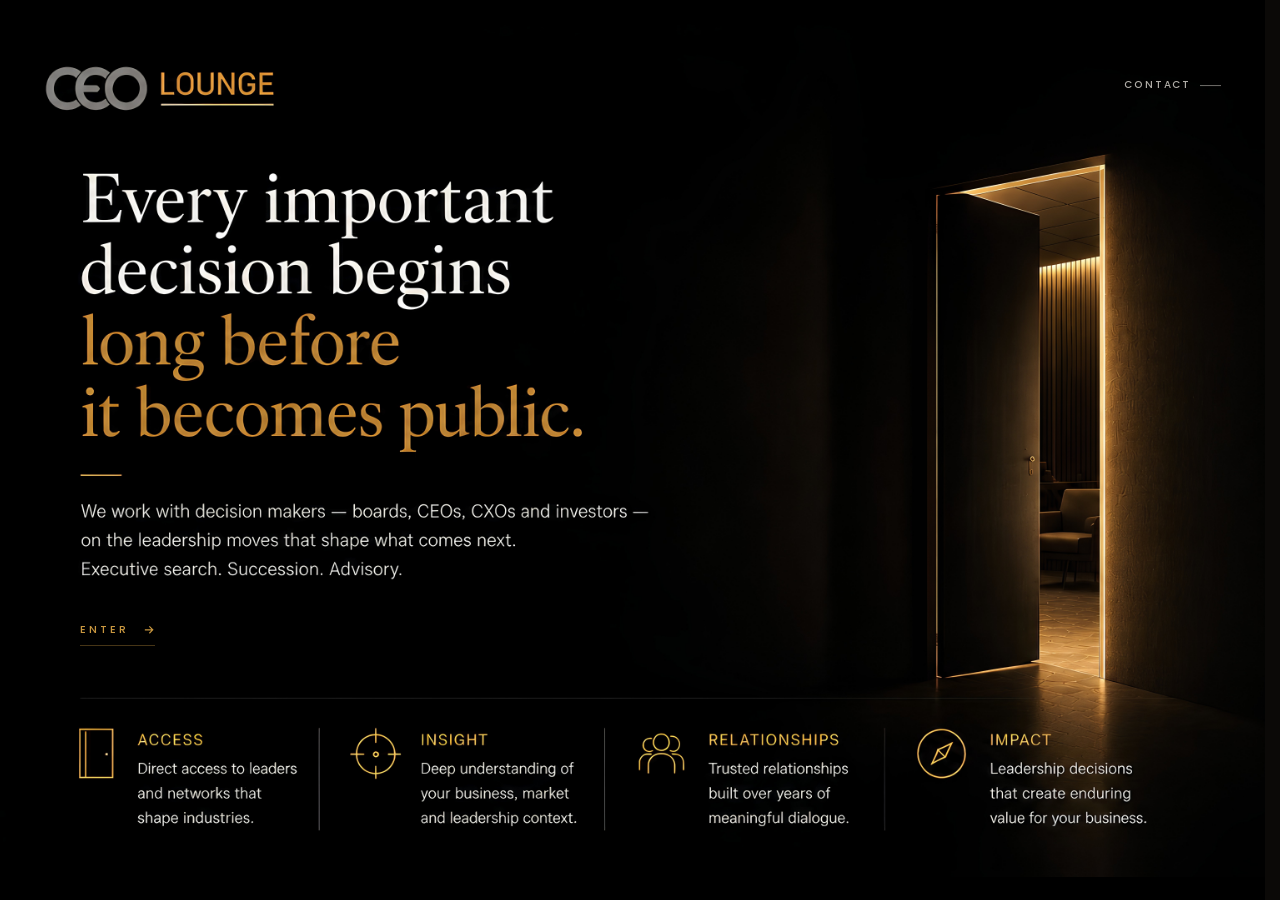
==== index.html @ 757ca711 "Add CEO Lounge site: landing, enter, XLounge, XSearch Static four-page site with no build step.  The" ====
<!DOCTYPE html>
<html lang="en">
<head>
<meta charset="UTF-8">
<meta name="viewport" content="width=device-width, initial-scale=1.0">
<title>CEO Lounge</title>
<meta name="description" content="CEO Lounge — every important decision begins long before it becomes public. We work with decision makers on the leadership moves that shape what comes next.">
<link rel="preconnect" href="https://fonts.googleapis.com">
<link rel="preconnect" href="https://fonts.gstatic.com" crossorigin>
<link href="https://fonts.googleapis.com/css2?family=Poppins:wght@400;500&display=swap" rel="stylesheet">
<link rel="stylesheet" href="css/style.css?v=10">
</head>
<body class="landing-body">

<div class="stage">
  <div class="stage-inner">

    <img class="stage-art" src="assets/images/landing.png"
         alt="CEO Lounge — Every important decision begins long before it becomes public. We work with decision makers, boards, CEOs, CXOs and investors, on the leadership moves that shape what comes next. Executive search. Succession. Advisory. Access: direct access to leaders and networks that shape industries. Insight: deep understanding of your business, market and leadership context. Relationships: trusted relationships built over years of meaningful dialogue. Impact: leadership decisions that create enduring value for your business.">

    <div class="art-topbar">
      <a href="#" class="art-contact">Contact</a>
    </div>

    <a href="enter.html" class="art-enter">
      Enter
      <svg viewBox="0 0 24 24" fill="none" stroke="currentColor" stroke-width="2" aria-hidden="true"><path d="M5 12h14M13 6l6 6-6 6"/></svg>
    </a>

  </div>
</div>

<script src="js/main.js?v=3"></script>
</body>
</html>
---- css/style.css ----
/* ==========================================================================
   CEO LOUNGE — design system
   Dark, brass-gold, editorial. Shared across every page in this project.
   ========================================================================== */

:root {
  --ink: #0b0907;
  --ink-2: #16120d;
  --ink-3: #201a13;
  --gold: #c9973f;
  --gold-soft: rgba(201, 151, 63, 0.35);
  --paper: #f3efe6;
  --paper-dim: rgba(243, 239, 230, 0.72);
  --paper-faint: rgba(243, 239, 230, 0.45);
  --gray: #9d998f;

  --font-serif: 'Playfair Display', Georgia, 'Times New Roman', serif;
  --font-sans: 'Poppins', 'Inter', -apple-system, BlinkMacSystemFont, sans-serif;

  --container: 1180px;

  /* Usable viewport width, which the artwork is sized from. `scrollbar-gutter:
     stable` on <html> above makes this consistent between pages that scroll
     and pages that don't — without it the landing measured ~15px wider than
     XLounge/XSearch and rendered the artwork ~3% larger. */
  --vw: 100vw;
}

* , *::before, *::after { box-sizing: border-box; }
/* Reserve the scrollbar gutter on every page, including the ones that don't
   scroll. Otherwise a non-scrolling page (the landing) has ~15px more usable
   width than a scrolling one (XLounge/XSearch), and the artwork — which is
   sized from that width — renders ~3% larger there. `overflow: hidden` still
   makes an element a scroll container, so the gutter is reserved there too. */
html { scroll-behavior: smooth; scrollbar-gutter: stable; }
body {
  margin: 0;
  background: var(--ink);
  color: var(--paper);
  font-family: var(--font-sans);
  font-size: 16px;
  line-height: 1.6;
  -webkit-font-smoothing: antialiased;
}
a { color: inherit; text-decoration: none; }
img, svg { max-width: 100%; display: block; }
h1, h2, h3, h4 { margin: 0; font-weight: 400; }
p { margin: 0; }
button { font-family: inherit; }

.container {
  max-width: var(--container);
  margin: 0 auto;
  padding: 0 32px;
}

/* On the artwork pages the container is left-aligned to the artwork's own
   text column instead of being centred in the viewport, so copy starts in
   the same place as the baked text on the landing. The indent already
   accounts for the container's 32px padding. */
.site-bg .container {
  margin-left: var(--content-indent);
  margin-right: 0;
  max-width: min(var(--container), calc(100% - var(--content-indent)));
}

/* ---------- shared background — the branded door artwork ----------
   Every page except the landing sits on this, laid out to match the landing
   and enter screens exactly: same fit, and centred in the first viewport
   rather than anchored to a corner, so the baked CEO LOUNGE mark lands at
   the same place on all four pages. Because the artwork's left two-thirds is
   pure black (measured max luminance 3-5), no scrim is needed for
   legibility — and a scrim would have dimmed the baked logo. Contrast for
   content that lands over the lit doorway is handled per component instead
   (cards, rows and bands carry their own translucent backing). */
.site-bg {
  position: relative;
  min-height: 100vh;
  background: #030202;
  overflow: hidden;
  /* The rendered artwork box — the SAME fit the landing uses, so the door
     reads at an identical size on every page. */
  --art-w: min(var(--vw), calc(100vh * 1.499));
  --art-h: min(100vh, calc(var(--vw) / 1.499));
  /* Where the artwork's own copy begins: 6.8% in from its left edge, the
     same margin the baked text on the landing sits at. Content is indented
     to this line so type starts in the same column across all pages. */
  --content-left: calc((100% - var(--art-w)) / 2 + var(--art-w) * 0.068);
  --content-indent: max(0px, calc(var(--content-left) - 32px));
  /* One typographic unit = 1% of the artwork width, floored so body copy
     stays readable on small screens. Shared with the landing/enter stage. */
  --u: max(10px, calc(var(--art-w) / 100));
}
/* The artwork sits in the first viewport and scrolls away with the page. It
   is deliberately NOT viewport-fixed: the baked logo would otherwise stay
   pinned in the corner and collide with content scrolling past it. */
.site-bg::before {
  content: '';
  position: absolute;
  top: calc((100vh - var(--art-h)) / 2);
  left: calc((100% - var(--art-w)) / 2);
  width: var(--art-w);
  height: var(--art-h);
  z-index: 0;
  background-image: url('../assets/images/page-bg.png');
  background-size: 100% 100%;   /* box ratio equals the image ratio */
  background-position: left top;
  background-repeat: no-repeat;
  pointer-events: none;
}
/* The artwork's bottom and right edges carry the lit floor and doorway
   (measured max luminance 251, against 1 on the left), so fitting the whole
   image would end it in a hard bright cut against the page black. Fade both
   of those edges out; the left and top edges are already black. */
.site-bg::after {
  content: '';
  position: absolute;
  top: calc((100vh - var(--art-h)) / 2);
  left: calc((100% - var(--art-w)) / 2);
  width: var(--art-w);
  height: var(--art-h);
  z-index: 0;
  pointer-events: none;
  background:
    linear-gradient(180deg, rgba(3,2,2,0) calc(100% - 96px), #030202 100%),
    linear-gradient(90deg, rgba(3,2,2,0) calc(100% - 88px), #030202 100%);
}

/* ---------- real XSearch logo (white lockup, for dark grounds) ----------
   Sits in the hero, not the top-left corner: the baked CEO LOUNGE mark in
   the background artwork already owns that spot. */
.xsearch-logo img { height: 64px; width: auto; }
.xsearch-logo--hero { display: inline-block; margin-bottom: 26px; }
.xsearch-logo--hero img { height: max(64px, 6.4em); }   /* tracks the hero's --u */
.choose-mark--img img { height: 96px; width: auto; }

/* ==========================================================================
   LANDING — full-bleed composed artwork.
   All headline copy lives inside the image; only the Enter and Contact
   links are real DOM. The stage below reproduces `object-fit: cover`
   geometry as a real box, so overlay links stay locked to the artwork
   at every viewport size instead of drifting as the image crops.
   ========================================================================== */
:root { --art-ar: 1.499; }         /* 1535 / 1024 */

html:has(.landing-body), .landing-body { height: 100%; overflow: hidden; }

.stage {
  position: absolute;
  inset: 0;
  /* Matches the artwork's own perimeter, which is pure black (measured max
     luminance 1-13 on all four edges), so the fit is seamless. */
  background: #000;
  overflow: hidden;
}
.stage-inner {
  position: absolute;
  top: 50%;
  left: 50%;
  transform: translate(-50%, -50%);
  /* Fit the whole artwork: never crop, because every word of copy is baked
     into the image. A `cover` fill would slice the logo and the feature row
     off on a 16:9 display. */
  width: min(var(--vw), calc(100vh * var(--art-ar)));
  height: min(100vh, calc(var(--vw) / var(--art-ar)));
  /* 1% of artwork width — overlay links size in em so they scale with the art.
     Floored at 9px so Enter/Contact stay legible when the artwork is small. */
  font-size: max(9px, calc(min(var(--vw), 100vh * var(--art-ar)) / 100));
}
.stage-art {
  width: 100%;
  height: 100%;
  display: block;
  object-fit: fill; /* box ratio equals the image ratio, so no distortion */
}

/* --- overlay links, positioned in % of the artwork --- */
.art-topbar {
  position: absolute;
  top: 4.4%;
  left: 4%;
  right: 4%;
  height: 5.8%;
  display: flex;
  align-items: center;
  justify-content: flex-end;
}
.art-contact {
  font-family: var(--font-sans);
  font-weight: 500;
  font-size: 0.8em;
  letter-spacing: 0.18em;
  text-transform: uppercase;
  color: var(--paper-dim);
  display: inline-flex;
  align-items: center;
  gap: 0.85em;
  transition: color 0.2s ease;
}
.art-contact::after {
  content: '';
  width: 2.1em;
  height: 1px;
  background: var(--paper-faint);
  transition: background 0.2s ease;
}
.art-contact:hover { color: var(--gold); }
.art-contact:hover::after { background: var(--gold); }

.art-enter {
  position: absolute;
  left: 6.8%;
  top: 70%;
  font-family: var(--font-sans);
  font-weight: 500;
  font-size: 0.85em;
  letter-spacing: 0.28em;
  text-transform: uppercase;
  color: var(--gold);
  display: inline-flex;
  align-items: center;
  gap: 1.2em;
  padding-bottom: 0.6em;
  border-bottom: 1px solid var(--gold-soft);
  transition: gap 0.2s ease, border-color 0.2s ease;
}
.art-enter svg { width: 1.25em; height: 1.25em; }
.art-enter:hover { gap: 1.7em; border-color: var(--gold); }

.art-topbar a:focus-visible,
.art-enter:focus-visible { outline: 2px solid var(--gold); outline-offset: 6px; }

/* ---------- header / logo lockup ---------- */
/* The CEO LOUNGE mark is baked into the background artwork, so the header
   carries only its right-hand links. The baked mark's vertical centre sits
   at 7.6% of the artwork's height — and the artwork scales with the
   viewport — so the header is padded off that same measure, keeping the
   links on the logo's optical line at every aspect ratio. */
.site-header {
  position: relative;
  z-index: 3;
  /* --art-h is inherited from .site-bg, so the links track the artwork's
     rendered height. The artwork is centred in the first viewport, so the
     offset above it counts toward the baked logo's line as well. */
  padding: calc((100vh - var(--art-h)) / 2 + var(--art-h) * 0.0762 - 10px) 0 26px;
}
.site-header .container {
  display: flex;
  align-items: center;
  justify-content: flex-end;
  gap: 28px;
}
.brand-ceo {
  display: inline-flex;
  align-items: baseline;
  gap: 12px;
}
.brand-ceo .mark {
  font-family: var(--font-sans);
  font-weight: 800;
  font-size: 1.6rem;
  letter-spacing: 0.01em;
  color: var(--gray);
}
.brand-ceo .word {
  font-family: var(--font-sans);
  font-weight: 500;
  font-size: 0.95rem;
  letter-spacing: 0.3em;
  color: var(--gold);
  border-bottom: 1px solid var(--gold);
  padding-bottom: 4px;
}
.top-link {
  font-family: var(--font-sans);
  font-size: 0.75rem;
  font-weight: 500;
  letter-spacing: 0.18em;
  text-transform: uppercase;
  color: var(--paper-dim);
  display: inline-flex;
  align-items: center;
  gap: 12px;
  transition: color 0.2s ease;
}
.top-link::after {
  content: '';
  width: 26px; height: 1px;
  background: var(--paper-faint);
}
.top-link:hover { color: var(--gold); }
.top-link:hover::after { background: var(--gold); }
.top-link--back::after { display: none; content: none; }
.top-link--back::before {
  content: '\2190';
  margin-right: -2px;
}
.top-nav { display: flex; align-items: center; gap: 32px; }

/* ---------- brand mark: bracket-X, tinted per sub-brand ---------- */
.brand-mark {
  display: inline-flex;
  align-items: center;
  gap: 12px;
}
.brand-mark .mark-glyph { width: 32px; height: 32px; flex-shrink: 0; }
.brand-mark .mark-glyph svg { width: 100%; height: 100%; }
.brand-mark .mark-word {
  font-family: var(--font-sans);
  font-weight: 500;
  font-size: 0.95rem;
  letter-spacing: 0.28em;
  text-transform: uppercase;
}
.brand-mark--gold { color: var(--gold); }
.brand-mark--white { color: var(--paper); }

/* ---------- hero ----------
   Hero type is sized in `em` off --u (1% of the artwork width), the same
   unit the landing's baked headline was set at, so the headline matches
   across pages instead of running ~50% larger from its old 5vw rule. The
   max() floors keep everything readable once the artwork gets small. */
.hero {
  position: relative;
  min-height: 82vh;
  display: flex;
  flex-direction: column;
  justify-content: center;
  font-size: var(--u);
}
.hero .container { position: relative; z-index: 1; padding: 40px 32px 64px; }
.hero-eyebrow {
  font-family: var(--font-sans);
  font-size: max(0.7rem, 0.75em);
  letter-spacing: 0.22em;
  text-transform: uppercase;
  color: var(--gold);
  margin-bottom: 20px;
  display: block;
}
.hero h1 {
  font-family: var(--font-serif);
  font-size: max(2rem, 4em);
  line-height: 1.14;
  max-width: 15ch;
  color: var(--paper);
  margin-bottom: 26px;
}
.hero h1 .accent { color: var(--gold); display: block; }
.hero-rule { width: 46px; height: 1px; background: rgba(243,239,230,0.3); margin-bottom: 24px; }
.hero .lede {
  max-width: 48ch;
  color: var(--paper-dim);
  font-size: max(1rem, 1.15em);
  margin-bottom: 40px;
}
.enter-link {
  font-family: var(--font-sans);
  font-weight: 500;
  font-size: max(0.75rem, 0.8em);
  letter-spacing: 0.28em;
  text-transform: uppercase;
  color: var(--gold);
  display: inline-flex;
  align-items: center;
  gap: 16px;
  padding-bottom: 8px;
  border-bottom: 1px solid var(--gold-soft);
  transition: gap 0.2s ease, border-color 0.2s ease;
}
.enter-link:hover { gap: 22px; border-color: var(--gold); }
.enter-link svg { width: 16px; height: 16px; }

/* ---------- four-up feature row (home) ---------- */
.feature-row {
  position: relative;
  z-index: 1;
  border-top: 1px solid rgba(243,239,230,0.1);
  padding: 34px 32px;
  display: grid;
  grid-template-columns: repeat(4, 1fr);
  gap: 36px;
}
.feature-row.container { padding-left: 32px; padding-right: 32px; }
.feature {
  display: flex;
  gap: 14px;
  align-items: flex-start;
}
.feature .f-icon { color: var(--gold); flex-shrink: 0; width: 20px; height: 20px; margin-top: 3px; }
.feature h4 {
  font-family: var(--font-sans);
  font-size: 0.72rem;
  letter-spacing: 0.16em;
  text-transform: uppercase;
  color: var(--gold);
  margin-bottom: 8px;
}
.feature p { font-size: 0.85rem; color: var(--paper-faint); }
@media (max-width: 900px) { .feature-row { grid-template-columns: repeat(2, 1fr); } }
@media (max-width: 560px) { .feature-row { grid-template-columns: 1fr; } }

/* ---------- XLounge: initiative logo row ---------- */
.initiative-row {
  position: relative;
  z-index: 1;
  border-top: 1px solid rgba(243,239,230,0.1);
  background: rgba(6,5,4,0.58);
}
.initiative-row .container {
  display: grid;
  grid-template-columns: repeat(4, 1fr);
  padding: 0 32px;
}
.initiative-item {
  display: flex;
  align-items: center;
  gap: 14px;
  padding: 30px 22px;
  border-left: 1px solid rgba(243,239,230,0.1);
  transition: background 0.15s ease;
}
.initiative-item:first-child { border-left: none; padding-left: 0; }
.initiative-item:hover { background: rgba(201,151,63,0.06); }
.initiative-item .init-icon { color: var(--gold); flex-shrink: 0; width: 26px; height: 26px; }
.initiative-item .init-text h4 {
  font-family: var(--font-sans);
  font-size: 0.72rem;
  letter-spacing: 0.14em;
  text-transform: uppercase;
  color: var(--paper);
  margin-bottom: 4px;
}
.initiative-item .init-text span {
  display: block;
  font-size: 0.62rem;
  letter-spacing: 0.1em;
  text-transform: uppercase;
  color: var(--paper-faint);
}
@media (max-width: 900px) {
  .initiative-row .container { grid-template-columns: repeat(2, 1fr); padding: 0 32px; }
  .initiative-item:nth-child(3) { border-left: none; }
}
@media (max-width: 560px) {
  .initiative-row .container { grid-template-columns: 1fr; }
  .initiative-item { border-left: none !important; border-top: 1px solid rgba(243,239,230,0.1); padding-left: 0; }
  .initiative-item:first-child { border-top: none; }
}

/* ---------- sections below the fold ---------- */
section.block { padding: 96px 0; position: relative; z-index: 1; }
.block-head { max-width: 60ch; margin-bottom: 48px; }
.eyebrow {
  font-family: var(--font-sans);
  font-size: 0.72rem;
  letter-spacing: 0.2em;
  text-transform: uppercase;
  color: var(--gold);
  display: inline-flex;
  align-items: center;
  gap: 12px;
  margin-bottom: 18px;
}
.eyebrow::before { content: ''; width: 26px; height: 1px; background: var(--gold); }
.block-head h2 {
  font-family: var(--font-serif);
  font-size: clamp(1.7rem, 3.2vw, 2.5rem);
  color: var(--paper);
  margin-bottom: 16px;
}
.block-head p { color: var(--paper-dim); font-size: 1.02rem; max-width: 62ch; }

.grid { display: grid; gap: 26px; }
.grid-3 { grid-template-columns: repeat(3, 1fr); }
.grid-4 { grid-template-columns: repeat(4, 1fr); }
@media (max-width: 900px) { .grid-3, .grid-4 { grid-template-columns: repeat(2, 1fr); } }
@media (max-width: 560px) { .grid-3, .grid-4 { grid-template-columns: 1fr; } }

.card {
  background: rgba(6,5,4,0.62);
  border: 1px solid rgba(243,239,230,0.1);
  border-radius: 2px;
  padding: 30px;
}
.card h3 { font-family: var(--font-sans); font-weight: 600; font-size: 1.05rem; color: var(--paper); margin-bottom: 12px; }
.card p { color: var(--paper-dim); font-size: 0.92rem; }

/* ---------- pillar row (XSearch approach) ---------- */
.pillar-row {
  position: relative;
  z-index: 1;
  border-top: 1px solid rgba(243,239,230,0.1);
  background: rgba(6,5,4,0.52);
  padding: 32px 32px 24px;
  display: grid;
  grid-template-columns: repeat(4, 1fr);
  gap: 32px;
  margin-top: 48px;
}
.pillar { display: flex; gap: 14px; align-items: flex-start; }
.pillar .p-icon { color: var(--gold); flex-shrink: 0; width: 20px; height: 20px; margin-top: 3px; }
.pillar h4 { font-family: var(--font-sans); font-size: 0.72rem; letter-spacing: 0.16em; text-transform: uppercase; color: var(--gold); margin-bottom: 8px; }
.pillar p { font-size: 0.85rem; color: var(--paper-faint); }
@media (max-width: 900px) { .pillar-row { grid-template-columns: repeat(2, 1fr); } }
@media (max-width: 560px) { .pillar-row { grid-template-columns: 1fr; } }

/* ---------- buttons ---------- */
.btn {
  display: inline-flex;
  align-items: center;
  gap: 10px;
  padding: 15px 30px;
  font-family: var(--font-sans);
  font-size: 0.75rem;
  font-weight: 500;
  letter-spacing: 0.16em;
  text-transform: uppercase;
  border: 1px solid transparent;
  border-radius: 2px;
  cursor: pointer;
  transition: transform 0.15s ease, background 0.15s ease, color 0.15s ease, border-color 0.15s ease;
}
.btn-primary { background: var(--gold); color: var(--ink); }
.btn-primary:hover { background: #d9a94f; transform: translateY(-1px); }
.btn-outline { background: transparent; color: var(--paper); border-color: rgba(243,239,230,0.35); }
.btn-outline:hover { border-color: var(--gold); color: var(--gold); transform: translateY(-1px); }
.actions { display: flex; gap: 16px; flex-wrap: wrap; }

/* ---------- CTA band ---------- */
.cta-band {
  position: relative;
  z-index: 1;
  background: rgba(22,18,13,0.72);
  border-top: 1px solid rgba(243,239,230,0.08);
  padding: 88px 0;
  text-align: center;
}
.cta-band h2 { font-family: var(--font-serif); font-size: clamp(1.6rem, 3.4vw, 2.3rem); color: var(--paper); max-width: 22ch; margin: 0 auto 32px; }
.cta-band .eyebrow { justify-content: center; }

/* ---------- footer ---------- */
.site-footer {
  position: relative;
  z-index: 1;
  padding: 32px 0;
  border-top: 1px solid rgba(243,239,230,0.08);
  background: rgba(6,5,4,0.62);
}
.site-footer .container {
  display: flex;
  align-items: center;
  justify-content: space-between;
  flex-wrap: wrap;
  gap: 16px;
  font-size: 0.8rem;
  color: var(--paper-faint);
}
.site-footer a { color: var(--gold); }

/* ==========================================================================
   CHOOSE SCREEN (enter.html)
   Built on the landing page's stage, so the artwork sits at exactly the same
   size and position on both — same fit, same centring, so the baked logo
   lands in the same place. The choices are laid straight onto the artwork's
   black left field with NO panel fill behind them: any translucent backing
   tints the photograph and discolours it.
   ========================================================================== */

/* This artwork's baked logo centres at 7.62% of its height (the landing's is
   at 7.3%), so the top bar gets its own offset here. */
.art-topbar--enter { top: 4.72%; }

/* Slightly higher type floor than the landing, whose copy is baked into the
   image — this page's copy is live text and has to stay readable. The floor
   only bites on small viewports, where it makes the overlay large relative
   to the artwork, so the spacing below is kept tight to compensate. */
.enter-body .stage-inner {
  font-size: max(10px, calc(min(var(--vw), 100vh * var(--art-ar)) / 100));
}

.choose-overlay {
  position: absolute;
  left: 6.8%;
  top: 50%;
  transform: translateY(-50%);
  width: 60%;
  display: flex;
  flex-direction: column;
  gap: 2.4em;
}
.choice { display: block; }
.choice-mark { display: block; margin-bottom: 0.85em; color: var(--gold); }
.choice-mark svg { width: 2.3em; height: 2.3em; display: block; }
.choice-mark img { height: 3.2em; width: auto; display: block; }
.choice-name {
  display: block;
  font-family: var(--font-serif);
  font-size: 2em;
  line-height: 1.1;
  color: var(--paper);
  margin-bottom: 0.3em;
}
.choice-desc {
  display: block;
  font-size: 0.9em;
  line-height: 1.45;
  color: var(--paper-dim);
  max-width: 32em;
  margin-bottom: 0.7em;
}
.choice-cta {
  display: inline-flex;
  align-items: center;
  gap: 0.9em;
  font-size: 0.76em;
  font-weight: 500;
  letter-spacing: 0.16em;
  text-transform: uppercase;
  color: var(--gold);
  transition: gap 0.2s ease;
}
.choice-cta svg { width: 1.1em; height: 1.1em; }
.choice:hover .choice-cta { gap: 1.5em; }
.choice:hover .choice-name { color: var(--gold); }
.choice:focus-visible { outline: 2px solid var(--gold); outline-offset: 10px; }

.text-center { text-align: center; }
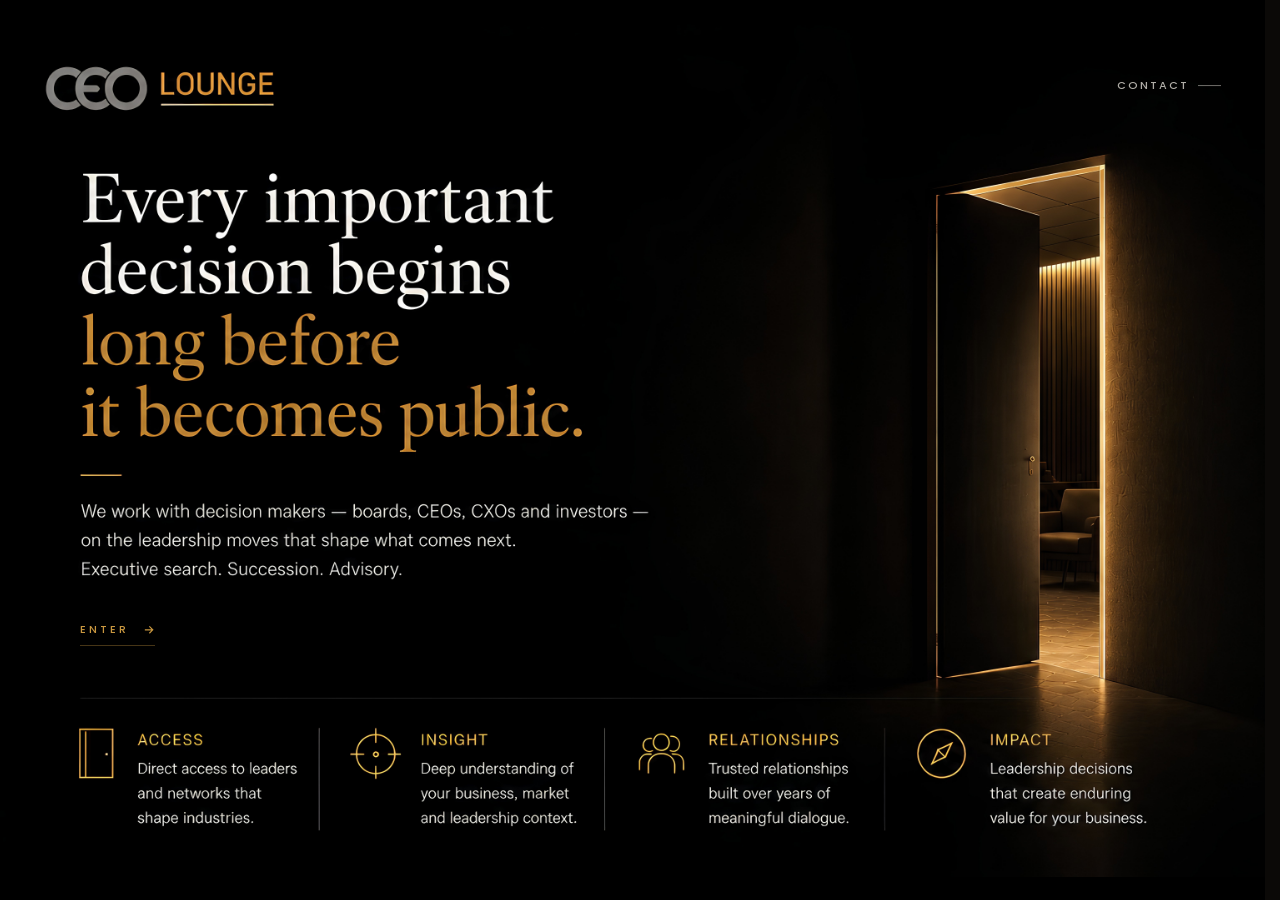
==== commit d867d72e: "Standardise the back link and align the format image to its copy The back link had drifted into two " ====
--- a/index.html
+++ b/index.html
@@ -8,7 +8,7 @@
 <link rel="preconnect" href="https://fonts.googleapis.com">
 <link rel="preconnect" href="https://fonts.gstatic.com" crossorigin>
 <link href="https://fonts.googleapis.com/css2?family=Poppins:wght@400;500&display=swap" rel="stylesheet">
-<link rel="stylesheet" href="css/style.css?v=10">
+<link rel="stylesheet" href="css/style.css?v=14">
 </head>
 <body class="landing-body">
 
--- a/css/style.css
+++ b/css/style.css
@@ -185,27 +185,9 @@
   align-items: center;
   justify-content: flex-end;
 }
-.art-contact {
-  font-family: var(--font-sans);
-  font-weight: 500;
-  font-size: 0.8em;
-  letter-spacing: 0.18em;
-  text-transform: uppercase;
-  color: var(--paper-dim);
-  display: inline-flex;
-  align-items: center;
-  gap: 0.85em;
-  transition: color 0.2s ease;
-}
-.art-contact::after {
-  content: '';
-  width: 2.1em;
-  height: 1px;
-  background: var(--paper-faint);
-  transition: background 0.2s ease;
-}
-.art-contact:hover { color: var(--gold); }
-.art-contact:hover::after { background: var(--gold); }
+/* The top-right link treatment is defined once, under "top-right nav link"
+   below, and shared by .art-contact (stage pages) and .top-link (content
+   pages) so Back reads identically everywhere. */
 
 .art-enter {
   position: absolute;
@@ -242,13 +224,24 @@
   /* --art-h is inherited from .site-bg, so the links track the artwork's
      rendered height. The artwork is centred in the first viewport, so the
      offset above it counts toward the baked logo's line as well. */
-  padding: calc((100vh - var(--art-h)) / 2 + var(--art-h) * 0.0762 - 10px) 0 26px;
-}
+  padding: calc((100vh - var(--art-h)) / 2 + var(--art-h) * 0.0762) 0 26px;
+  font-size: var(--u);   /* same unit the stage pages size their link from */
+}
+/* Pinned to 4% in from the artwork's right edge — the same inset .art-topbar
+   uses on the landing and enter screens, rather than the content column's
+   right edge, which sits much further left. */
 .site-header .container {
   display: flex;
   align-items: center;
   justify-content: flex-end;
   gap: 28px;
+  max-width: none;
+  margin-right: calc((100% - var(--art-w)) / 2 + var(--art-w) * 0.04);
+  padding-right: 0;   /* the inset above already places it; .container's 32px would add to it */
+  /* The padding above puts the container's top on the baked logo's line;
+     shifting up by half its own height centres it there exactly, whatever
+     the link's rendered height turns out to be. */
+  transform: translateY(-50%);
 }
 .brand-ceo {
   display: inline-flex;
@@ -271,31 +264,36 @@
   border-bottom: 1px solid var(--gold);
   padding-bottom: 4px;
 }
-.top-link {
-  font-family: var(--font-sans);
-  font-size: 0.75rem;
+/* ---------- top-right nav link ----------
+   One treatment for every page: the label followed by a short rule, as in
+   the brand mockups. Both the stage pages (.art-contact) and the content
+   pages (.top-link) use it, and both size off the same artwork-derived unit,
+   so Back sits at the same size and position throughout. */
+.top-link,
+.art-contact {
+  font-family: var(--font-sans);
+  font-size: max(11px, 0.8em);
   font-weight: 500;
   letter-spacing: 0.18em;
   text-transform: uppercase;
   color: var(--paper-dim);
   display: inline-flex;
   align-items: center;
-  gap: 12px;
+  gap: 0.85em;
   transition: color 0.2s ease;
 }
-.top-link::after {
+.top-link::after,
+.art-contact::after {
   content: '';
-  width: 26px; height: 1px;
+  width: 2.1em;
+  height: 1px;
   background: var(--paper-faint);
-}
-.top-link:hover { color: var(--gold); }
-.top-link:hover::after { background: var(--gold); }
-.top-link--back::after { display: none; content: none; }
-.top-link--back::before {
-  content: '\2190';
-  margin-right: -2px;
-}
-.top-nav { display: flex; align-items: center; gap: 32px; }
+  transition: background 0.2s ease;
+}
+.top-link:hover,
+.art-contact:hover { color: var(--gold); }
+.top-link:hover::after,
+.art-contact:hover::after { background: var(--gold); }
 
 /* ---------- brand mark: bracket-X, tinted per sub-brand ---------- */
 .brand-mark {
@@ -579,50 +577,258 @@
   font-size: max(10px, calc(min(var(--vw), 100vh * var(--art-ar)) / 100));
 }
 
-.choose-overlay {
+/* Two panels split across the artwork, divided down the middle. Everything
+   is sized in em off the stage's --u so the whole composition scales with
+   the artwork, exactly as the landing's baked copy does. */
+/* Inset from the right so the SEARCH panel's copy stays clear of the lit
+   doorway, which begins around 73% across the artwork. */
+.split {
   position: absolute;
-  left: 6.8%;
-  top: 50%;
+  left: 10%;
+  right: 18%;
+  top: 48%;
   transform: translateY(-50%);
-  width: 60%;
+  display: grid;
+  grid-template-columns: 1fr 1fr;
+}
+.split-choice {
   display: flex;
   flex-direction: column;
-  gap: 2.4em;
-}
-.choice { display: block; }
-.choice-mark { display: block; margin-bottom: 0.85em; color: var(--gold); }
-.choice-mark svg { width: 2.3em; height: 2.3em; display: block; }
-.choice-mark img { height: 3.2em; width: auto; display: block; }
-.choice-name {
+  align-items: center;
+  text-align: center;
+  padding: 0 5%;
+}
+.split-choice + .split-choice { border-left: 1px solid rgba(243,239,230,0.16); }
+.split-logo {
+  height: 10.5em;
+  width: auto;
+  transition: transform 0.25s ease;
+}
+.split-choice:hover .split-logo { transform: translateY(-3px); }
+.split-rule {
   display: block;
+  width: 7em;
+  height: 1px;
+  background: var(--gold);
+  margin: 1.9em 0 1.7em;
+  opacity: 0.85;
+}
+.split-desc {
+  display: block;
+  font-size: max(13px, 1.3em);
+  line-height: 1.5;
+  color: var(--paper);
+  max-width: 17em;
+}
+/* margin-top:auto pins both links to the bottom of the (equal-height) grid
+   rows, so they stay on one line even when the two descriptions wrap to
+   different line counts. */
+.split-cta {
+  display: inline-flex;
+  align-items: center;
+  gap: 1.1em;
+  margin-top: auto;
+  padding-top: 2.4em;
+  padding-bottom: 0.7em;
+  border-bottom: 1px solid rgba(201,151,63,0.55);
+  font-size: max(11px, 0.88em);
+  font-weight: 500;
+  letter-spacing: 0.22em;
+  text-transform: uppercase;
+  color: var(--gold);
+  transition: gap 0.2s ease, border-color 0.2s ease;
+}
+.split-cta svg { width: 1.4em; height: 1.4em; }
+.split-choice:hover .split-cta { gap: 1.7em; border-color: var(--gold); }
+.split-choice:focus-visible { outline: 2px solid var(--gold); outline-offset: 8px; }
+
+.split-tagline {
+  position: absolute;
+  left: 0;
+  right: 0;
+  top: 90%;
+  text-align: center;
+  font-size: max(10px, 0.92em);
+  font-weight: 500;
+  letter-spacing: 0.36em;
+  text-transform: uppercase;
+  color: var(--gold);
+}
+
+@media (max-width: 620px) {
+  .split-logo { height: 8em; }
+  .split-rule { margin: 1.2em 0 1.1em; }
+  .split-cta { padding-top: 1.5em; }
+}
+
+/* ==========================================================================
+   X LOUNGE PAGE
+   ========================================================================== */
+
+/* Small brand lockup above the hero headline */
+.brand-lockup { display: inline-block; margin-bottom: 1.6em; }
+.brand-lockup img { height: max(44px, 4.2em); width: auto; }
+
+.rule-gold {
+  display: block;
+  width: 46px;
+  height: 1px;
+  background: var(--gold);
+  margin-bottom: 22px;
+}
+
+.section-head h2 {
   font-family: var(--font-serif);
-  font-size: 2em;
-  line-height: 1.1;
+  font-size: clamp(1.6rem, 2.6vw, 2.15rem);
   color: var(--paper);
-  margin-bottom: 0.3em;
-}
-.choice-desc {
+  margin-bottom: 20px;
+  font-weight: 400;
+}
+.section-head p { color: var(--paper-dim); max-width: 46ch; margin-bottom: 1em; }
+.section-head p:last-child { margin-bottom: 0; }
+
+/* ---------- objective: copy beside the radar mark ---------- */
+.objective {
+  display: grid;
+  grid-template-columns: 1.1fr 0.9fr;
+  gap: 56px;
+  align-items: center;
+}
+.radar { display: flex; justify-content: center; }
+.radar svg { width: min(300px, 100%); height: auto; color: var(--gold); }
+@media (max-width: 820px) {
+  .objective { grid-template-columns: 1fr; gap: 36px; }
+  .radar { order: -1; }
+}
+
+/* ---------- Inside X Lounge: four experience cards ---------- */
+.exp-grid { display: grid; grid-template-columns: repeat(4, 1fr); gap: 22px; }
+@media (max-width: 980px) { .exp-grid { grid-template-columns: repeat(2, 1fr); } }
+@media (max-width: 560px) { .exp-grid { grid-template-columns: 1fr; } }
+
+.exp-card {
+  display: flex;
+  flex-direction: column;
+  background: rgba(6,5,4,0.62);
+  border: 1px solid rgba(243,239,230,0.1);
+  border-radius: 2px;
+  overflow: hidden;
+  transition: border-color 0.2s ease, transform 0.2s ease;
+}
+.exp-card:hover { border-color: rgba(201,151,63,0.5); transform: translateY(-2px); }
+.exp-card .shot { aspect-ratio: 16 / 11; overflow: hidden; }
+.exp-card .shot img { width: 100%; height: 100%; object-fit: cover; }
+.exp-card .body { padding: 22px 22px 24px; display: flex; flex-direction: column; flex: 1; }
+.exp-card h3 {
+  font-family: var(--font-sans);
+  font-size: 0.72rem;
+  font-weight: 600;
+  letter-spacing: 0.14em;
+  text-transform: uppercase;
+  color: var(--gold);
+  margin-bottom: 14px;
+}
+.exp-card p { color: var(--paper-dim); font-size: 0.88rem; line-height: 1.55; margin-bottom: 20px; }
+.exp-card .watch {
+  margin-top: auto;
+  display: inline-flex;
+  align-items: center;
+  gap: 10px;
+  font-size: 0.68rem;
+  font-weight: 500;
+  letter-spacing: 0.16em;
+  text-transform: uppercase;
+  color: var(--gold);
+  border-bottom: 1px solid rgba(201,151,63,0.45);
+  padding-bottom: 6px;
+  align-self: flex-start;
+  transition: gap 0.2s ease, border-color 0.2s ease;
+}
+.exp-card .watch svg { width: 14px; height: 14px; }
+.exp-card:hover .watch { gap: 16px; border-color: var(--gold); }
+
+/* ---------- format: image beside copy ---------- */
+/* The image column stretches to the height of the copy beside it so their
+   top and bottom edges line up; centring instead left it 79px short, inset
+   ~39px at each end. The picture fills that box with `cover`. */
+.format-split {
+  display: grid;
+  grid-template-columns: 1fr 1fr;
+  gap: 56px;
+  align-items: stretch;
+}
+.format-split .shot {
+  border: 1px solid rgba(243,239,230,0.1);
+  overflow: hidden;
+  min-height: 100%;
+}
+.format-split .shot img {
+  width: 100%;
+  height: 100%;
+  object-fit: cover;
+  object-position: center;
   display: block;
-  font-size: 0.9em;
-  line-height: 1.45;
-  color: var(--paper-dim);
-  max-width: 32em;
-  margin-bottom: 0.7em;
-}
-.choice-cta {
-  display: inline-flex;
-  align-items: center;
-  gap: 0.9em;
-  font-size: 0.76em;
-  font-weight: 500;
-  letter-spacing: 0.16em;
-  text-transform: uppercase;
-  color: var(--gold);
-  transition: gap 0.2s ease;
-}
-.choice-cta svg { width: 1.1em; height: 1.1em; }
-.choice:hover .choice-cta { gap: 1.5em; }
-.choice:hover .choice-name { color: var(--gold); }
-.choice:focus-visible { outline: 2px solid var(--gold); outline-offset: 10px; }
+}
+@media (max-width: 820px) {
+  .format-split { grid-template-columns: 1fr; gap: 32px; }
+  /* stacked: no neighbouring column to match, so give it a fixed ratio */
+  .format-split .shot { min-height: 0; aspect-ratio: 16 / 7; }
+}
+
+/* ---------- contact panel ---------- */
+.contact-panel {
+  border: 1px solid rgba(201,151,63,0.35);
+  border-radius: 2px;
+  background: rgba(6,5,4,0.55);
+  padding: 40px 44px;
+  display: grid;
+  grid-template-columns: 1fr 1fr;
+  gap: 40px;
+  align-items: center;
+}
+.contact-panel h2 {
+  font-family: var(--font-serif);
+  font-size: clamp(1.4rem, 2.4vw, 1.9rem);
+  color: var(--paper);
+  margin-bottom: 10px;
+  font-weight: 400;
+}
+.contact-panel .sub { color: var(--paper-dim); font-size: 0.92rem; margin-bottom: 22px; }
+.contact-list { display: flex; flex-direction: column; gap: 16px; }
+.contact-list li { display: flex; align-items: center; gap: 14px; color: var(--paper-dim); font-size: 0.92rem; }
+.contact-list svg { width: 17px; height: 17px; color: var(--gold); flex-shrink: 0; }
+.contact-list a { color: var(--paper-dim); }
+.contact-list a:hover { color: var(--gold); }
+@media (max-width: 820px) { .contact-panel { grid-template-columns: 1fr; padding: 32px 28px; } }
+
+.link-arrow {
+  display: inline-flex;
+  align-items: center;
+  gap: 12px;
+  font-size: 0.72rem;
+  font-weight: 500;
+  letter-spacing: 0.18em;
+  text-transform: uppercase;
+  color: var(--gold);
+  border-bottom: 1px solid rgba(201,151,63,0.5);
+  padding-bottom: 7px;
+  transition: gap 0.2s ease, border-color 0.2s ease;
+}
+.link-arrow svg { width: 16px; height: 16px; }
+.link-arrow:hover { gap: 18px; border-color: var(--gold); }
+
+/* ---------- page footer ---------- */
+.page-footer {
+  position: relative;
+  z-index: 1;
+  border-top: 1px solid rgba(243,239,230,0.08);
+  margin-top: 72px;
+  padding: 26px 0;
+  background: rgba(6,5,4,0.62);
+}
+.page-footer .container { display: flex; justify-content: space-between; flex-wrap: wrap; gap: 14px; }
+.page-footer, .page-footer a { font-size: 0.78rem; color: var(--paper-faint); }
+.page-footer a:hover { color: var(--gold); }
+.page-footer .legal { display: flex; gap: 22px; align-items: center; }
 
 .text-center { text-align: center; }
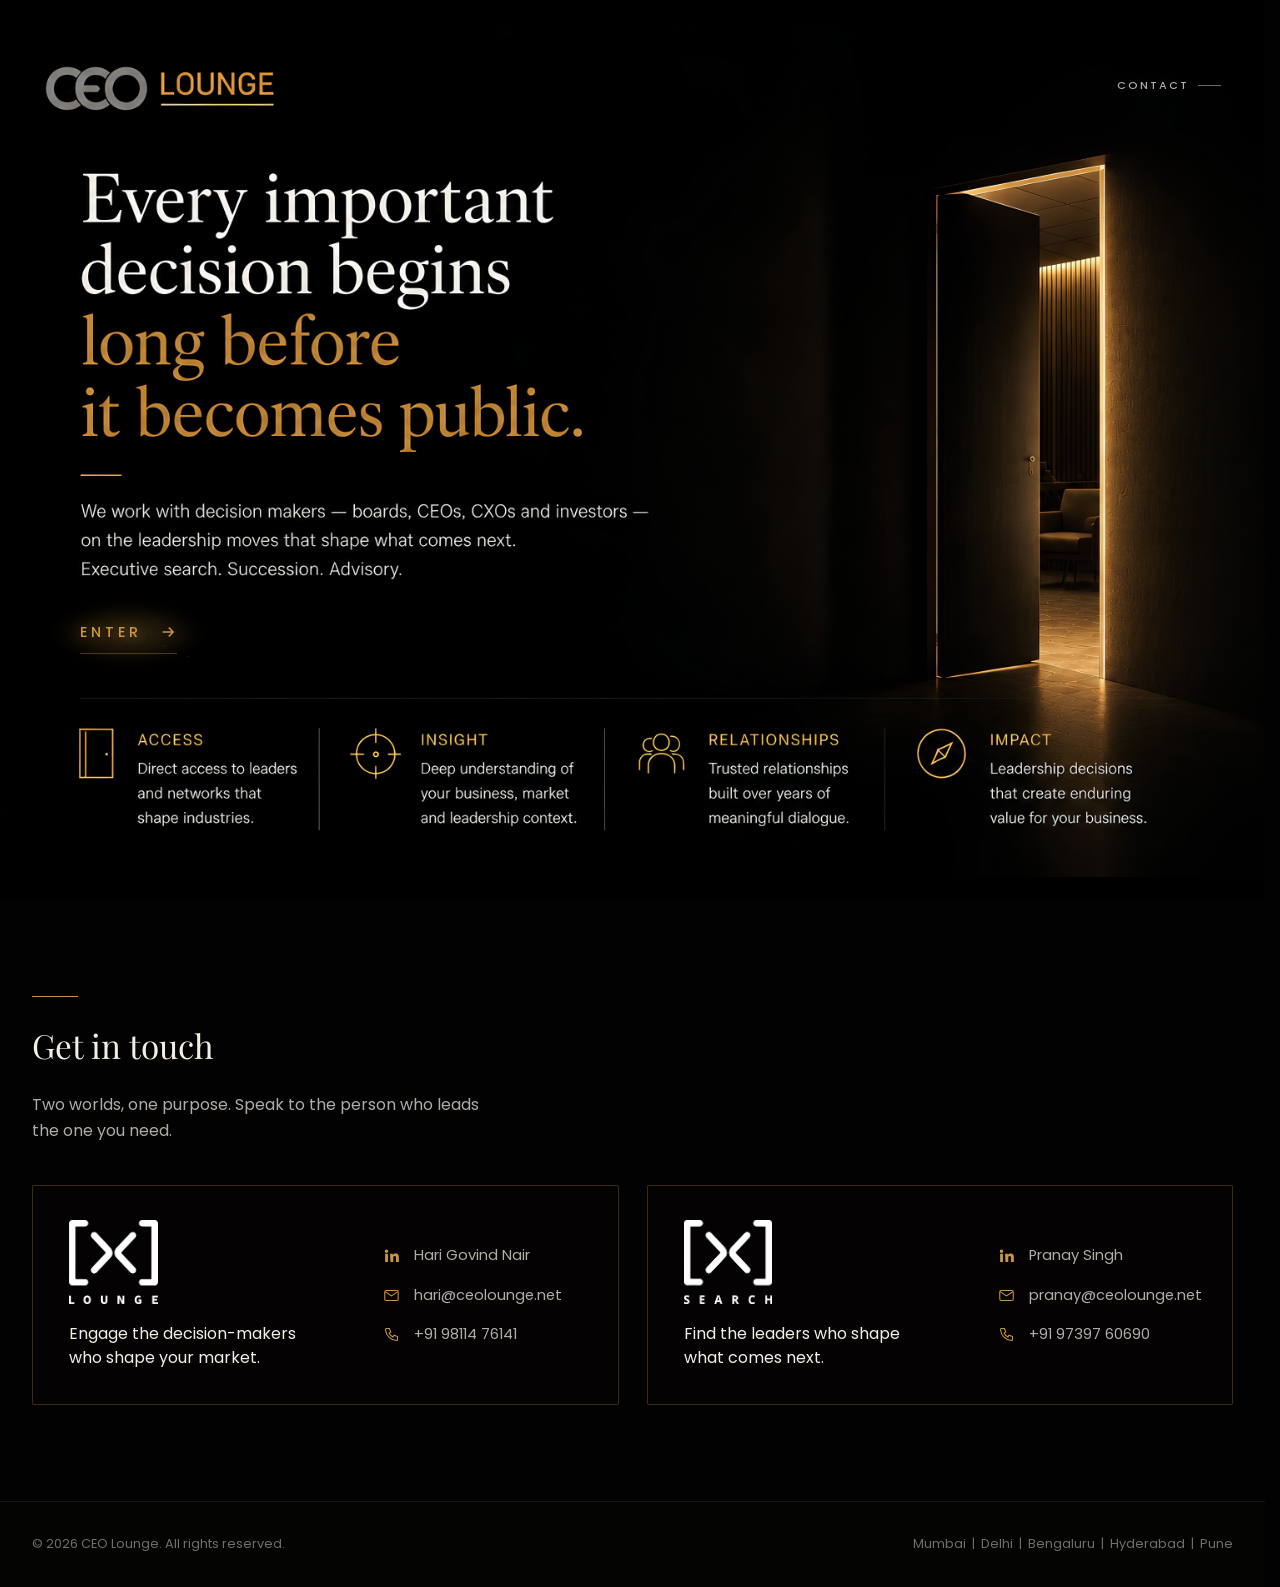
==== commit 89b6c7e7: "Replace placeholder imagery, add motion, and rework contact across the site Reviewed locally in one " ====
--- a/index.html
+++ b/index.html
@@ -7,8 +7,8 @@
 <meta name="description" content="CEO Lounge — every important decision begins long before it becomes public. We work with decision makers on the leadership moves that shape what comes next.">
 <link rel="preconnect" href="https://fonts.googleapis.com">
 <link rel="preconnect" href="https://fonts.gstatic.com" crossorigin>
-<link href="https://fonts.googleapis.com/css2?family=Poppins:wght@400;500&display=swap" rel="stylesheet">
-<link rel="stylesheet" href="css/style.css?v=14">
+<link href="https://fonts.googleapis.com/css2?family=Playfair+Display:wght@400;500;600&family=Poppins:wght@400;500;600;700;800&display=swap" rel="stylesheet">
+<link rel="stylesheet" href="css/style.css?v=37">
 </head>
 <body class="landing-body">
 
@@ -19,10 +19,11 @@
          alt="CEO Lounge — Every important decision begins long before it becomes public. We work with decision makers, boards, CEOs, CXOs and investors, on the leadership moves that shape what comes next. Executive search. Succession. Advisory. Access: direct access to leaders and networks that shape industries. Insight: deep understanding of your business, market and leadership context. Relationships: trusted relationships built over years of meaningful dialogue. Impact: leadership decisions that create enduring value for your business.">
 
     <div class="art-topbar">
-      <a href="#" class="art-contact">Contact</a>
+      <a href="#contact" class="art-contact">Contact</a>
     </div>
 
     <a href="enter.html" class="art-enter">
+      <span class="spark" aria-hidden="true"></span>
       Enter
       <svg viewBox="0 0 24 24" fill="none" stroke="currentColor" stroke-width="2" aria-hidden="true"><path d="M5 12h14M13 6l6 6-6 6"/></svg>
     </a>
@@ -30,6 +31,71 @@
   </div>
 </div>
 
+<section class="block" id="contact">
+  <div class="container">
+
+    <div class="section-head" style="margin-bottom:42px;">
+      <span class="rule-gold"></span>
+      <h2>Get in touch</h2>
+      <p>Two worlds, one purpose. Speak to the person who leads the one you need.</p>
+    </div>
+
+    <div class="contact-split">
+
+      <div class="contact-col">
+        <a class="brand-link" href="xlounge.html">
+          <img class="brand" src="assets/images/logo/xlounge-logo-white.png" alt="X Lounge">
+        </a>
+        <p class="tag">Engage the decision-makers who shape your market.</p>
+        <ul class="contact-list">
+          <li>
+            <svg viewBox="0 0 24 24" fill="currentColor" stroke="none" aria-hidden="true"><path d="M4.98 3.5a2.5 2.5 0 11-.02 5 2.5 2.5 0 01.02-5zM3 9.5h4V21H3zM10 9.5h3.8v1.6h.05c.53-.95 1.83-1.95 3.77-1.95 4.03 0 4.78 2.5 4.78 5.76V21h-4v-5.3c0-1.27-.02-2.9-1.8-2.9-1.8 0-2.08 1.38-2.08 2.81V21h-4z"/></svg>
+            <a href="https://www.linkedin.com/in/harigovindnair/" target="_blank" rel="noopener noreferrer">Hari Govind Nair</a>
+          </li>
+          <li>
+            <svg viewBox="0 0 24 24" fill="none" stroke="currentColor" stroke-width="1.5"><rect x="2.5" y="5" width="19" height="14" rx="2"/><path d="M3 6.5l9 6 9-6"/></svg>
+            <a href="mailto:hari@ceolounge.net">hari@ceolounge.net</a>
+          </li>
+          <li>
+            <svg viewBox="0 0 24 24" fill="none" stroke="currentColor" stroke-width="1.5"><path d="M5 3.5h4l2 5-2.5 1.5a12 12 0 005.5 5.5L15.5 13l5 2v4a1.5 1.5 0 01-1.7 1.5A17 17 0 013.5 5.2 1.5 1.5 0 015 3.5z"/></svg>
+            <a href="tel:+919811476141">+91 98114 76141</a>
+          </li>
+        </ul>
+      </div>
+
+      <div class="contact-col">
+        <a class="brand-link" href="xsearch.html">
+          <img class="brand" src="assets/images/logo/xsearch-logo-white.png" alt="X Search">
+        </a>
+        <p class="tag">Find the leaders who shape what comes next.</p>
+        <ul class="contact-list">
+          <li>
+            <svg viewBox="0 0 24 24" fill="currentColor" stroke="none" aria-hidden="true"><path d="M4.98 3.5a2.5 2.5 0 11-.02 5 2.5 2.5 0 01.02-5zM3 9.5h4V21H3zM10 9.5h3.8v1.6h.05c.53-.95 1.83-1.95 3.77-1.95 4.03 0 4.78 2.5 4.78 5.76V21h-4v-5.3c0-1.27-.02-2.9-1.8-2.9-1.8 0-2.08 1.38-2.08 2.81V21h-4z"/></svg>
+            <a href="https://www.linkedin.com/in/singhpranay/" target="_blank" rel="noopener noreferrer">Pranay Singh</a>
+          </li>
+          <li>
+            <svg viewBox="0 0 24 24" fill="none" stroke="currentColor" stroke-width="1.5"><rect x="2.5" y="5" width="19" height="14" rx="2"/><path d="M3 6.5l9 6 9-6"/></svg>
+            <a href="mailto:pranay@ceolounge.net">pranay@ceolounge.net</a>
+          </li>
+          <li>
+            <svg viewBox="0 0 24 24" fill="none" stroke="currentColor" stroke-width="1.5"><path d="M5 3.5h4l2 5-2.5 1.5a12 12 0 005.5 5.5L15.5 13l5 2v4a1.5 1.5 0 01-1.7 1.5A17 17 0 013.5 5.2 1.5 1.5 0 015 3.5z"/></svg>
+            <a href="tel:+919739760690">+91 97397 60690</a>
+          </li>
+        </ul>
+      </div>
+
+    </div>
+  </div>
+</section>
+
+<footer class="site-footer">
+  <div class="container">
+    <span>&copy; <span data-year></span> CEO Lounge. All rights reserved.</span>
+    <span>Mumbai &nbsp;|&nbsp; Delhi &nbsp;|&nbsp; Bengaluru &nbsp;|&nbsp; Hyderabad &nbsp;|&nbsp; Pune</span>
+  </div>
+</footer>
+
 <script src="js/main.js?v=3"></script>
+<script src="js/sparkle.js?v=2"></script>
 </body>
 </html>
--- a/css/style.css
+++ b/css/style.css
@@ -17,7 +17,10 @@
   --font-serif: 'Playfair Display', Georgia, 'Times New Roman', serif;
   --font-sans: 'Poppins', 'Inter', -apple-system, BlinkMacSystemFont, sans-serif;
 
-  --container: 1180px;
+  /* Wide, to match the mockups, which run content to roughly 4.6% margins.
+     Paragraphs are held to a readable measure individually (max-width in ch)
+     rather than by squeezing the whole column. */
+  --container: 1400px;
 
   /* Usable viewport width, which the artwork is sized from. `scrollbar-gutter:
      stable` on <html> above makes this consistent between pages that scroll
@@ -49,90 +52,77 @@
 button { font-family: inherit; }
 
 .container {
+  width: 100%;   /* without this, auto margins shrink-wrap it inside flex parents */
   max-width: var(--container);
   margin: 0 auto;
   padding: 0 32px;
 }
 
-/* On the artwork pages the container is left-aligned to the artwork's own
-   text column instead of being centred in the viewport, so copy starts in
-   the same place as the baked text on the landing. The indent already
-   accounts for the container's 32px padding. */
-.site-bg .container {
-  margin-left: var(--content-indent);
-  margin-right: 0;
-  max-width: min(var(--container), calc(100% - var(--content-indent)));
-}
-
-/* ---------- shared background — the branded door artwork ----------
-   Every page except the landing sits on this, laid out to match the landing
-   and enter screens exactly: same fit, and centred in the first viewport
-   rather than anchored to a corner, so the baked CEO LOUNGE mark lands at
-   the same place on all four pages. Because the artwork's left two-thirds is
-   pure black (measured max luminance 3-5), no scrim is needed for
-   legibility — and a scrim would have dimmed the baked logo. Contrast for
-   content that lands over the lit doorway is handled per component instead
-   (cards, rows and bands carry their own translucent backing). */
+/* ---------- shared background — the door artwork ----------
+   These pages use the UNBRANDED artwork and render the CEO LOUNGE mark as a
+   real element in the header (see .site-brand), which is what lets it be a
+   link home. It also frees the layout: while the mark was baked into the
+   image, the artwork box had to be fitted whole and every column pinned to
+   it, which left ~118px of dead bar down each side, a 243px gap above the
+   headline and an off-centre content column. The artwork can now simply
+   cover the first screen, and content uses the ordinary centred container. */
 .site-bg {
   position: relative;
   min-height: 100vh;
   background: #030202;
   overflow: hidden;
-  /* The rendered artwork box — the SAME fit the landing uses, so the door
-     reads at an identical size on every page. */
-  --art-w: min(var(--vw), calc(100vh * 1.499));
-  --art-h: min(100vh, calc(var(--vw) / 1.499));
-  /* Where the artwork's own copy begins: 6.8% in from its left edge, the
-     same margin the baked text on the landing sits at. Content is indented
-     to this line so type starts in the same column across all pages. */
-  --content-left: calc((100% - var(--art-w)) / 2 + var(--art-w) * 0.068);
-  --content-indent: max(0px, calc(var(--content-left) - 32px));
-  /* One typographic unit = 1% of the artwork width, floored so body copy
-     stays readable on small screens. Shared with the landing/enter stage. */
-  --u: max(10px, calc(var(--art-w) / 100));
-}
-/* The artwork sits in the first viewport and scrolls away with the page. It
-   is deliberately NOT viewport-fixed: the baked logo would otherwise stay
-   pinned in the corner and collide with content scrolling past it. */
+  /* Typographic unit, previously 1% of the artwork width. Now viewport-based
+     and clamped, so hero type still scales but no longer depends on the
+     artwork's fitted size. */
+  --u: clamp(11px, 1.05vw, 17px);
+  /* Header's own height: its top padding plus the brand mark. The hero
+     subtracts this so it fills the first screen exactly. */
+  --header-h: calc(34px + clamp(26px, 2.1vw, 34px));
+  /* Rendered width of the artwork. The background is `contain` inside a
+     100vw x 100vh box, so this is its fitted width — used to keep the enter
+     screen's panels clear of the lit doorway. */
+  --art-w: min(100vw, calc(100vh * 1.499));
+}
 .site-bg::before {
   content: '';
   position: absolute;
-  top: calc((100vh - var(--art-h)) / 2);
-  left: calc((100% - var(--art-w)) / 2);
-  width: var(--art-w);
-  height: var(--art-h);
+  top: 0;
+  left: 0;
+  right: 0;
+  height: 100vh;
   z-index: 0;
-  background-image: url('../assets/images/page-bg.png');
-  background-size: 100% 100%;   /* box ratio equals the image ratio */
-  background-position: left top;
+  background-image: url('../assets/images/door.jpg');
+  /* `contain` inside this 100vw x 100vh box reproduces the landing page's fit
+     exactly — the landing sizes its artwork to min(vw, vh * 1.499) too — so
+     the door renders at the same scale on every page. `cover` was scaling it
+     up to fill the width, which read as zoomed in against home. */
+  background-size: contain;
+  background-position: center;
   background-repeat: no-repeat;
   pointer-events: none;
 }
-/* The artwork's bottom and right edges carry the lit floor and doorway
-   (measured max luminance 251, against 1 on the left), so fitting the whole
-   image would end it in a hard bright cut against the page black. Fade both
-   of those edges out; the left and top edges are already black. */
+/* Fades the foot of the artwork into the page black so the covered band does
+   not end on a hard edge, and lifts contrast a little under the copy column. */
 .site-bg::after {
   content: '';
   position: absolute;
-  top: calc((100vh - var(--art-h)) / 2);
-  left: calc((100% - var(--art-w)) / 2);
-  width: var(--art-w);
-  height: var(--art-h);
+  top: 0;
+  left: 0;
+  right: 0;
+  height: 100vh;
   z-index: 0;
   pointer-events: none;
+  /* Lighter than before: now the artwork is fitted rather than blown up, it
+     reads closer to the landing page, which carries no scrim at all. Enough
+     is kept to hold contrast under the live copy. */
   background:
-    linear-gradient(180deg, rgba(3,2,2,0) calc(100% - 96px), #030202 100%),
-    linear-gradient(90deg, rgba(3,2,2,0) calc(100% - 88px), #030202 100%);
-}
-
-/* ---------- real XSearch logo (white lockup, for dark grounds) ----------
-   Sits in the hero, not the top-left corner: the baked CEO LOUNGE mark in
-   the background artwork already owns that spot. */
-.xsearch-logo img { height: 64px; width: auto; }
-.xsearch-logo--hero { display: inline-block; margin-bottom: 26px; }
-.xsearch-logo--hero img { height: max(64px, 6.4em); }   /* tracks the hero's --u */
-.choose-mark--img img { height: 96px; width: auto; }
+    linear-gradient(180deg, rgba(3,2,2,0) 66%, rgba(3,2,2,0.8) 93%, #030202 100%),
+    linear-gradient(90deg, rgba(3,2,2,0.5) 0%, rgba(3,2,2,0.28) 45%, rgba(3,2,2,0.12) 72%, rgba(3,2,2,0) 100%);
+}
+
+/* Both hero lockups use .brand-lockup so X Lounge and X Search render at the
+   same size; their source files carry near-identical proportions (the mark is
+   78.0% and 77.7% of each file's height), so one height suits both. */
 
 /* ==========================================================================
    LANDING — full-bleed composed artwork.
@@ -143,11 +133,15 @@
    ========================================================================== */
 :root { --art-ar: 1.499; }         /* 1535 / 1024 */
 
-html:has(.landing-body), .landing-body { height: 100%; overflow: hidden; }
-
+.landing-body { background: #030202; }
+
+/* One full screen of artwork, with the contact section scrolling in beneath.
+   It used to be position:absolute with the page locked against scrolling;
+   now it holds its own height so content can follow it. */
 .stage {
-  position: absolute;
-  inset: 0;
+  position: relative;
+  width: 100%;
+  height: 100vh;
   /* Matches the artwork's own perimeter, which is pure black (measured max
      luminance 1-13 on all four edges), so the fit is seamless. */
   background: #000;
@@ -195,19 +189,70 @@
   top: 70%;
   font-family: var(--font-sans);
   font-weight: 500;
-  font-size: 0.85em;
+  font-size: max(13px, 1.12em);
   letter-spacing: 0.28em;
   text-transform: uppercase;
   color: var(--gold);
   display: inline-flex;
   align-items: center;
   gap: 1.2em;
-  padding-bottom: 0.6em;
+  padding-bottom: 0.65em;
   border-bottom: 1px solid var(--gold-soft);
   transition: gap 0.2s ease, border-color 0.2s ease;
 }
 .art-enter svg { width: 1.25em; height: 1.25em; }
 .art-enter:hover { gap: 1.7em; border-color: var(--gold); }
+
+/* ---------- Enter: glow and glitter ----------
+   `isolation: isolate` gives the link its own stacking context, so the
+   z-index:-1 layers below sit behind its text without dropping behind the
+   artwork itself. Without it they would paint under the photograph. */
+.art-enter {
+  isolation: isolate;
+  text-shadow: 0 0 14px rgba(201,151,63,0.35);
+  transition: gap 0.2s ease, border-color 0.2s ease, text-shadow 0.3s ease;
+}
+.art-enter:hover { text-shadow: 0 0 18px rgba(224,181,106,0.6); }
+
+/* soft halo, breathing slowly */
+.art-enter::before {
+  content: '';
+  position: absolute;
+  left: -1.7em;
+  right: -1.7em;
+  top: -1.15em;
+  bottom: -0.7em;
+  z-index: -1;
+  border-radius: 999px;
+  background: radial-gradient(ellipse at center,
+              rgba(201,151,63,0.26) 0%, rgba(201,151,63,0.10) 45%, transparent 72%);
+  filter: blur(5px);
+  pointer-events: none;
+  animation: enterHalo 4.6s ease-in-out infinite;
+}
+@keyframes enterHalo {
+  0%, 100% { opacity: 0.55; transform: scale(0.97); }
+  50%      { opacity: 1;    transform: scale(1.04); }
+}
+
+/* Canvas host for the specks (js/sparkle.js). Fixed background positions
+   could only twinkle the same dots in place; each speck is now born, glows
+   and dies somewhere new. */
+.art-enter .spark {
+  position: absolute;
+  inset: -0.7em -1.05em;   /* kept close to the link rather than spread wide */
+  z-index: -1;
+  pointer-events: none;
+}
+.art-enter .spark canvas {
+  width: 100%;
+  height: 100%;
+  display: block;
+}
+
+@media (prefers-reduced-motion: reduce) {
+  .art-enter::before { animation: none; }
+}
 
 .art-topbar a:focus-visible,
 .art-enter:focus-visible { outline: 2px solid var(--gold); outline-offset: 6px; }
@@ -218,31 +263,29 @@
    at 7.6% of the artwork's height — and the artwork scales with the
    viewport — so the header is padded off that same measure, keeping the
    links on the logo's optical line at every aspect ratio. */
+/* The mark is a real element now, so the header no longer has to be pushed
+   down to meet a logo painted into the background. Ordinary spacing, brand
+   left and Back right, both inside the same centred container as the content
+   below — so everything lines up on one column. */
 .site-header {
   position: relative;
   z-index: 3;
-  /* --art-h is inherited from .site-bg, so the links track the artwork's
-     rendered height. The artwork is centred in the first viewport, so the
-     offset above it counts toward the baked logo's line as well. */
-  padding: calc((100vh - var(--art-h)) / 2 + var(--art-h) * 0.0762) 0 26px;
-  font-size: var(--u);   /* same unit the stage pages size their link from */
-}
-/* Pinned to 4% in from the artwork's right edge — the same inset .art-topbar
-   uses on the landing and enter screens, rather than the content column's
-   right edge, which sits much further left. */
+  padding: 34px 0 0;
+  font-size: var(--u);
+}
 .site-header .container {
   display: flex;
   align-items: center;
-  justify-content: flex-end;
+  justify-content: space-between;
   gap: 28px;
-  max-width: none;
-  margin-right: calc((100% - var(--art-w)) / 2 + var(--art-w) * 0.04);
-  padding-right: 0;   /* the inset above already places it; .container's 32px would add to it */
-  /* The padding above puts the container's top on the baked logo's line;
-     shifting up by half its own height centres it there exactly, whatever
-     the link's rendered height turns out to be. */
-  transform: translateY(-50%);
-}
+}
+.site-brand { display: inline-block; }
+.site-brand img {
+  height: clamp(26px, 2.1vw, 34px);
+  width: auto;
+  transition: opacity 0.2s ease;
+}
+.site-brand:hover img { opacity: 0.82; }
 .brand-ceo {
   display: inline-flex;
   align-items: baseline;
@@ -318,15 +361,18 @@
    unit the landing's baked headline was set at, so the headline matches
    across pages instead of running ~50% larger from its old 5vw rule. The
    max() floors keep everything readable once the artwork gets small. */
+/* Fills the first screen exactly, so the following section starts at the fold
+   rather than creeping up into it. Content is centred in that space, which
+   also opens up the gap beneath the hero's call to action. */
 .hero {
   position: relative;
-  min-height: 82vh;
+  min-height: calc(100vh - var(--header-h));
   display: flex;
   flex-direction: column;
   justify-content: center;
   font-size: var(--u);
 }
-.hero .container { position: relative; z-index: 1; padding: 40px 32px 64px; }
+.hero .container { position: relative; z-index: 1; padding: 22px 32px 60px; }
 .hero-eyebrow {
   font-family: var(--font-sans);
   font-size: max(0.7rem, 0.75em);
@@ -336,11 +382,21 @@
   margin-bottom: 20px;
   display: block;
 }
+/* max-width was 15ch — narrower than the headline sentences themselves, which
+   run to 25 characters, so each one broke over two lines. Wide enough now for
+   a sentence to sit on a single line; the .accent span below is display:block,
+   so the second sentence still starts its own line. */
+/* Each headline sentence must sit on a single line. The longest is 25
+   characters, and Playfair averages ~0.437em per character here (measured),
+   so the second term is the largest size at which 25 characters still fit the
+   content column — it only takes over once the column gets too narrow for the
+   3.8em display size. The .accent span is display:block, so the second
+   sentence still starts its own line. */
 .hero h1 {
   font-family: var(--font-serif);
-  font-size: max(2rem, 4em);
-  line-height: 1.14;
-  max-width: 15ch;
+  font-size: min(3.8em, calc((min(1400px, 100vw) - 68px) / 11.5));
+  line-height: 1.16;
+  max-width: 30ch;
   color: var(--paper);
   margin-bottom: 26px;
 }
@@ -448,6 +504,9 @@
 
 /* ---------- sections below the fold ---------- */
 section.block { padding: 96px 0; position: relative; z-index: 1; }
+/* The pillar row already ends the hero with its own padding and a rule, so a
+   full 96px on top of that opened an oversized gap before the next heading. */
+.hero:has(.pillar-row) + .block { padding-top: 44px; }
 .block-head { max-width: 60ch; margin-bottom: 48px; }
 .eyebrow {
   font-family: var(--font-sans);
@@ -485,12 +544,15 @@
 .card p { color: var(--paper-dim); font-size: 0.92rem; }
 
 /* ---------- pillar row (XSearch approach) ---------- */
-.pillar-row {
+/* Selector carries .container as well because .pillar-row sits on a container
+   element, and `.hero .container` (0,2,0) would otherwise win and impose the
+   hero's 60px bottom padding here instead of this row's own. */
+.hero .container.pillar-row {
   position: relative;
   z-index: 1;
   border-top: 1px solid rgba(243,239,230,0.1);
   background: rgba(6,5,4,0.52);
-  padding: 32px 32px 24px;
+  padding: 32px 32px 18px;
   display: grid;
   grid-template-columns: repeat(4, 1fr);
   gap: 32px;
@@ -500,8 +562,9 @@
 .pillar .p-icon { color: var(--gold); flex-shrink: 0; width: 20px; height: 20px; margin-top: 3px; }
 .pillar h4 { font-family: var(--font-sans); font-size: 0.72rem; letter-spacing: 0.16em; text-transform: uppercase; color: var(--gold); margin-bottom: 8px; }
 .pillar p { font-size: 0.85rem; color: var(--paper-faint); }
-@media (max-width: 900px) { .pillar-row { grid-template-columns: repeat(2, 1fr); } }
-@media (max-width: 560px) { .pillar-row { grid-template-columns: 1fr; } }
+/* Must match the base selector's specificity or the 4-column rule wins. */
+@media (max-width: 900px) { .hero .container.pillar-row { grid-template-columns: repeat(2, 1fr); } }
+@media (max-width: 560px) { .hero .container.pillar-row { grid-template-columns: 1fr; } }
 
 /* ---------- buttons ---------- */
 .btn {
@@ -524,18 +587,6 @@
 .btn-outline { background: transparent; color: var(--paper); border-color: rgba(243,239,230,0.35); }
 .btn-outline:hover { border-color: var(--gold); color: var(--gold); transform: translateY(-1px); }
 .actions { display: flex; gap: 16px; flex-wrap: wrap; }
-
-/* ---------- CTA band ---------- */
-.cta-band {
-  position: relative;
-  z-index: 1;
-  background: rgba(22,18,13,0.72);
-  border-top: 1px solid rgba(243,239,230,0.08);
-  padding: 88px 0;
-  text-align: center;
-}
-.cta-band h2 { font-family: var(--font-serif); font-size: clamp(1.6rem, 3.4vw, 2.3rem); color: var(--paper); max-width: 22ch; margin: 0 auto 32px; }
-.cta-band .eyebrow { justify-content: center; }
 
 /* ---------- footer ---------- */
 .site-footer {
@@ -565,31 +616,52 @@
    tints the photograph and discolours it.
    ========================================================================== */
 
-/* This artwork's baked logo centres at 7.62% of its height (the landing's is
-   at 7.3%), so the top bar gets its own offset here. */
-.art-topbar--enter { top: 4.72%; }
-
-/* Slightly higher type floor than the landing, whose copy is baked into the
-   image — this page's copy is live text and has to stay readable. The floor
-   only bites on small viewports, where it makes the overlay large relative
-   to the artwork, so the spacing below is kept tight to compensate. */
-.enter-body .stage-inner {
-  font-size: max(10px, calc(min(var(--vw), 100vh * var(--art-ar)) / 100));
-}
-
-/* Two panels split across the artwork, divided down the middle. Everything
-   is sized in em off the stage's --u so the whole composition scales with
-   the artwork, exactly as the landing's baked copy does. */
-/* Inset from the right so the SEARCH panel's copy stays clear of the lit
-   doorway, which begins around 73% across the artwork. */
+/* The enter screen is one screen: the wrapper becomes a flex column so the
+   main region takes exactly the height the header leaves, rather than
+   guessing at it and leaving slack at the foot. */
+.site-bg--enter { display: flex; flex-direction: column; }
+.enter-main {
+  position: relative;
+  z-index: 1;
+  flex: 1;
+  display: flex;
+  flex-direction: column;
+  justify-content: center;
+  padding-bottom: 3vh;
+  font-size: var(--u);
+}
+/* The doorway's light begins around 73% across the artwork, so the panels are
+   confined to the dark field to its left rather than spanning the page. The
+   artwork is centred, hence the leading offset. */
+.site-bg--enter .enter-main > .container {
+  max-width: none;
+  padding: 0;
+  width: calc(var(--art-w) * 0.645);
+  margin-left: calc((100% - var(--art-w)) / 2 + var(--art-w) * 0.04);
+  margin-right: 0;
+}
 .split {
-  position: absolute;
-  left: 10%;
-  right: 18%;
-  top: 48%;
-  transform: translateY(-50%);
   display: grid;
   grid-template-columns: 1fr 1fr;
+}
+/* Too narrow for two panels abreast — stack them, but stay inside the
+   artwork's dark left field so they still clear the doorway. Selectors are
+   prefixed to outrank the .split-choice rules defined further down. */
+@media (max-width: 700px) {
+  .site-bg--enter .enter-main > .container { width: calc(var(--art-w) * 0.66); }
+  .split { grid-template-columns: 1fr; row-gap: 3em; }
+  .site-bg--enter .split-choice + .split-choice { border-left: none; }
+  .site-bg--enter .split-choice { padding: 0; }
+}
+/* Small screens: the artwork is a short band and the copy falls below it on
+   plain black, so the doorway is no longer behind the panels — give them the
+   full width back rather than squeezing into a narrow column. */
+@media (max-width: 520px) {
+  .site-bg--enter .enter-main > .container {
+    width: auto;
+    margin-left: 0;
+    padding: 0 28px;
+  }
 }
 .split-choice {
   display: flex;
@@ -643,10 +715,7 @@
 .split-choice:focus-visible { outline: 2px solid var(--gold); outline-offset: 8px; }
 
 .split-tagline {
-  position: absolute;
-  left: 0;
-  right: 0;
-  top: 90%;
+  margin-top: 4.5em;
   text-align: center;
   font-size: max(10px, 0.92em);
   font-weight: 500;
@@ -666,8 +735,8 @@
    ========================================================================== */
 
 /* Small brand lockup above the hero headline */
-.brand-lockup { display: inline-block; margin-bottom: 1.6em; }
-.brand-lockup img { height: max(44px, 4.2em); width: auto; }
+.brand-lockup { display: inline-block; margin-bottom: 1.2em; }
+.brand-lockup img { height: max(40px, 3.4em); width: auto; }
 
 .rule-gold {
   display: block;
@@ -696,6 +765,13 @@
 }
 .radar { display: flex; justify-content: center; }
 .radar svg { width: min(300px, 100%); height: auto; color: var(--gold); }
+/* Animated sweep (js/radar.js). Square by definition — the script sets the
+   pixel height to match the CSS width. */
+.radar-canvas {
+  width: min(300px, 100%);
+  aspect-ratio: 1;
+  display: block;
+}
 @media (max-width: 820px) {
   .objective { grid-template-columns: 1fr; gap: 36px; }
   .radar { order: -1; }
@@ -817,18 +893,88 @@
 .link-arrow svg { width: 16px; height: 16px; }
 .link-arrow:hover { gap: 18px; border-color: var(--gold); }
 
-/* ---------- page footer ---------- */
-.page-footer {
-  position: relative;
+/* .page-footer removed — every page now uses .site-footer, so the footers
+   read identically across the site. */
+
+/* ==========================================================================
+   HOME CONTACT — the two brands side by side, each with its own lead
+   ========================================================================== */
+.contact-split {
+  display: grid;
+  grid-template-columns: 1fr 1fr;
+  gap: 28px;
+}
+@media (max-width: 760px) { .contact-split { grid-template-columns: 1fr; } }
+
+/* Mark with its tagline beneath it on the left, contact details alongside on
+   the right. Grid placement rather than a wrapper element, so the markup
+   stays flat. */
+.contact-col {
+  border: 1px solid rgba(201,151,63,0.28);
+  border-radius: 2px;
+  background: rgba(6,5,4,0.55);
+  padding: 34px 36px;
+  display: grid;
+  grid-template-columns: 1fr 1fr;
+  column-gap: 36px;
+  row-gap: 18px;
+  align-items: start;
+  transition: border-color 0.2s ease;
+}
+.contact-col:hover { border-color: rgba(201,151,63,0.5); }
+
+/* The mark links to its brand page, and its hit area is stretched over the
+   whole card — so the logo and the surrounding empty space both navigate.
+   A wrapping anchor was not an option: the card already contains LinkedIn,
+   email and phone links, and anchors cannot nest. */
+.contact-col { position: relative; cursor: pointer; }
+.contact-col .brand-link {
+  grid-column: 1;
+  grid-row: 1;
+  justify-self: start;
+  display: inline-block;
+}
+.contact-col .brand-link::after {
+  content: '';
+  position: absolute;
+  inset: 0;
   z-index: 1;
-  border-top: 1px solid rgba(243,239,230,0.08);
-  margin-top: 72px;
-  padding: 26px 0;
-  background: rgba(6,5,4,0.62);
-}
-.page-footer .container { display: flex; justify-content: space-between; flex-wrap: wrap; gap: 14px; }
-.page-footer, .page-footer a { font-size: 0.78rem; color: var(--paper-faint); }
-.page-footer a:hover { color: var(--gold); }
-.page-footer .legal { display: flex; gap: 22px; align-items: center; }
+}
+.contact-col .brand-link:focus-visible { outline: 2px solid var(--gold); outline-offset: 6px; }
+/* Only the real links ride above the overlay, so the rest of the details
+   column still navigates to the brand page. */
+.contact-col .contact-list a { position: relative; z-index: 2; }
+.contact-col .brand {
+  height: 84px;
+  width: auto;          /* fixed height + stretch would distort the mark */
+  display: block;
+  transition: opacity 0.2s ease;
+}
+.contact-col:hover .brand { opacity: 0.88; }
+.contact-col .tag {
+  grid-column: 1;
+  grid-row: 2;
+  color: var(--paper);
+  font-size: 1rem;
+  line-height: 1.5;
+  max-width: 24ch;
+}
+/* spans both rows so it sits centred against the mark and its tagline */
+.contact-col .contact-list {
+  grid-column: 2;
+  grid-row: 1 / span 2;
+  align-self: center;
+}
+
+/* Below this the two columns squeeze the tagline into a hyphenated sliver and
+   the details column can no longer hold an email address, so stack it. */
+@media (max-width: 620px) {
+  .contact-col { grid-template-columns: 1fr; row-gap: 20px; }
+  /* the anchor is the grid item, not the image */
+  .contact-col .brand-link { grid-column: 1; grid-row: 1; }
+  .contact-col .brand { height: 70px; }
+  .contact-col .tag { grid-column: 1; grid-row: 2; }
+  .contact-col .contact-list { grid-column: 1; grid-row: 3; align-self: start; }
+}
 
 .text-center { text-align: center; }
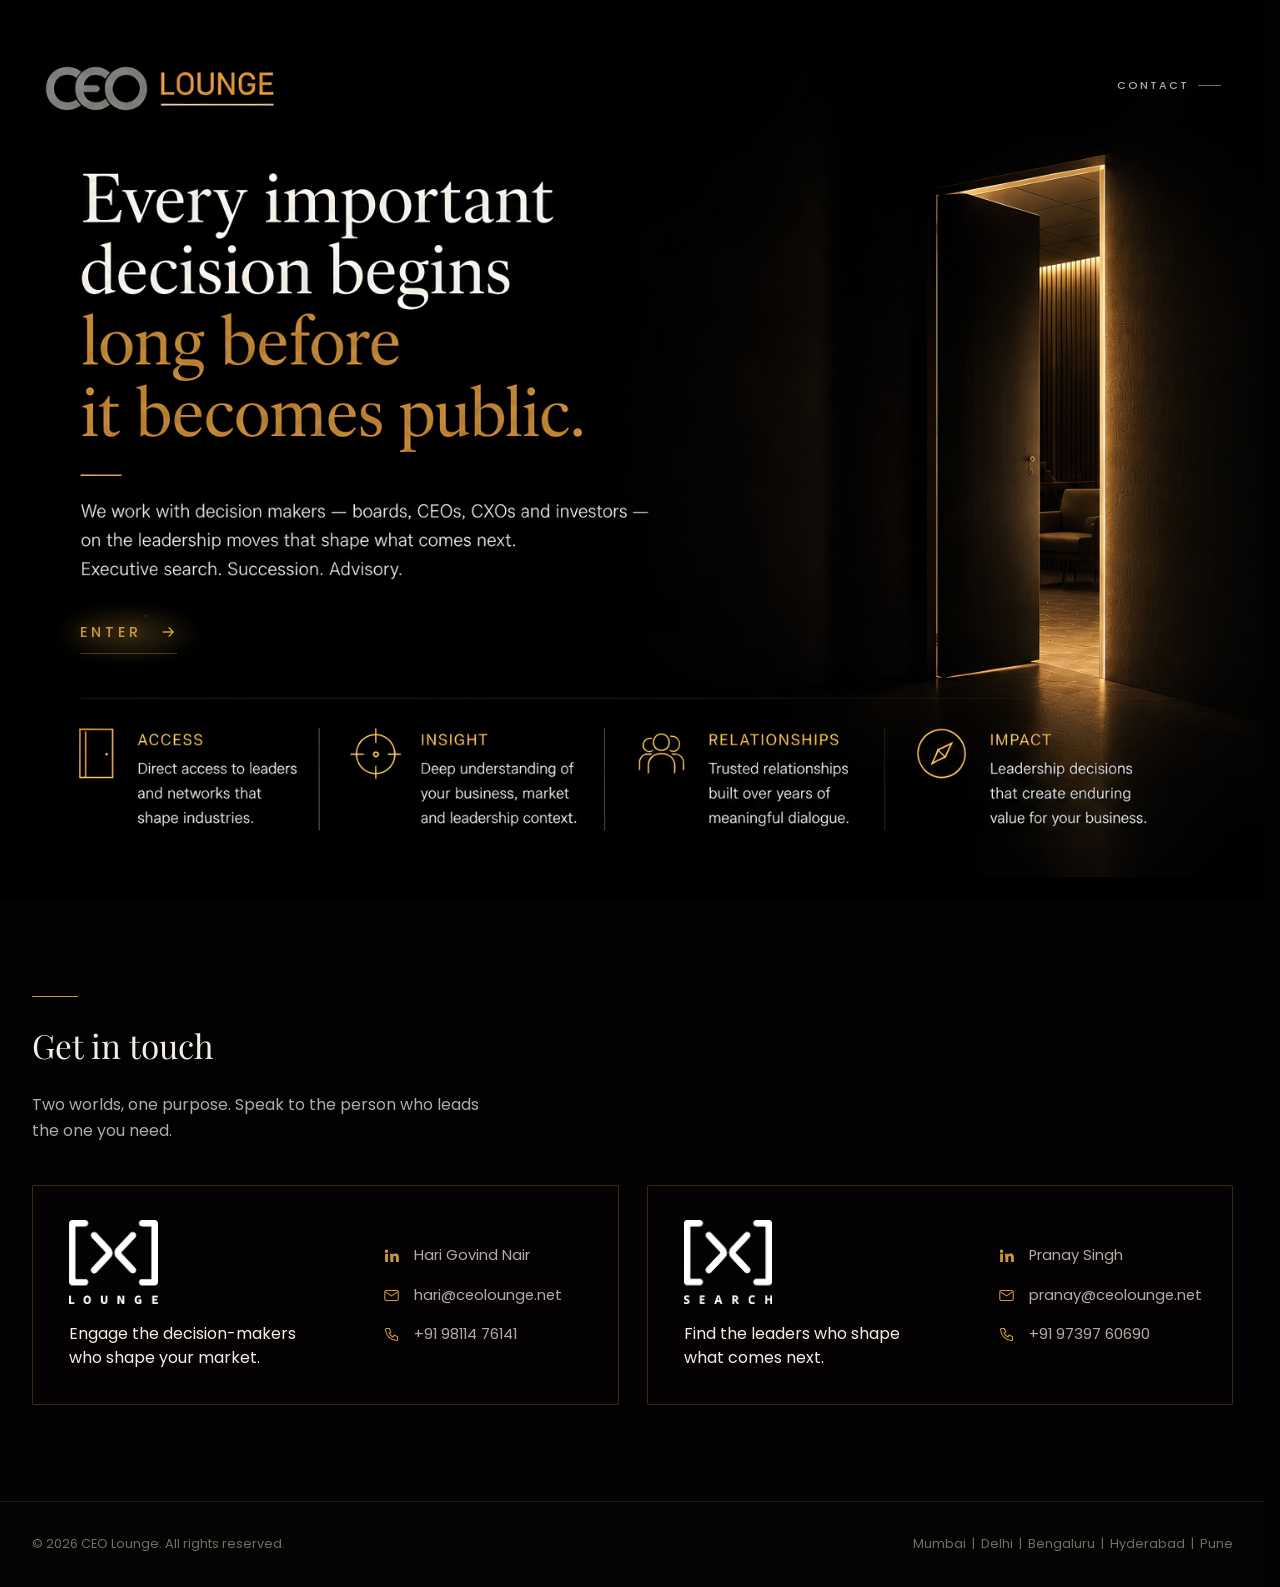
==== commit 5b0052d4: "Rework X Search copy, and make the site hold up on a phone X Search now reads as a focused search pr" ====
--- a/index.html
+++ b/index.html
@@ -8,7 +8,7 @@
 <link rel="preconnect" href="https://fonts.googleapis.com">
 <link rel="preconnect" href="https://fonts.gstatic.com" crossorigin>
 <link href="https://fonts.googleapis.com/css2?family=Playfair+Display:wght@400;500;600&family=Poppins:wght@400;500;600;700;800&display=swap" rel="stylesheet">
-<link rel="stylesheet" href="css/style.css?v=37">
+<link rel="stylesheet" href="css/style.css?v=49">
 </head>
 <body class="landing-body">
 
@@ -27,6 +27,59 @@
       Enter
       <svg viewBox="0 0 24 24" fill="none" stroke="currentColor" stroke-width="2" aria-hidden="true"><path d="M5 12h14M13 6l6 6-6 6"/></svg>
     </a>
+
+  </div>
+
+  <!-- Phone only. The artwork above carries its copy as pixels, which fit to
+       an unreadable size on a narrow screen, so below the breakpoint it steps
+       aside and the same words render as text. Only one of the two is ever
+       displayed, so neither the copy nor the artwork's alt is announced twice. -->
+  <div class="stage-copy">
+
+    <div class="stage-copy-bar">
+      <img class="stage-copy-brand" src="assets/images/logo/ceo-lounge-logo.png" alt="CEO Lounge">
+      <a href="#contact" class="top-link">Contact</a>
+    </div>
+
+    <h1>Every important decision begins <span class="accent">long before it becomes public.</span></h1>
+    <span class="hero-rule"></span>
+    <p class="stage-copy-lede">We work with decision makers — boards, CEOs, CXOs and investors — on the leadership moves that shape what comes next.</p>
+    <p class="stage-copy-services">Executive search. Succession. Advisory.</p>
+
+    <a href="enter.html" class="enter-link">Enter
+      <svg viewBox="0 0 24 24" fill="none" stroke="currentColor" stroke-width="2" aria-hidden="true"><path d="M5 12h14M13 6l6 6-6 6"/></svg>
+    </a>
+
+    <ul class="stage-feats">
+      <li>
+        <svg class="p-icon" viewBox="0 0 24 24" fill="none" stroke="currentColor" stroke-width="1.5" aria-hidden="true"><rect x="6" y="3" width="12" height="18" rx="1"/><circle cx="14.5" cy="12" r="0.9" fill="currentColor" stroke="none"/></svg>
+        <div>
+          <h4>Access</h4>
+          <p>Direct access to leaders and networks that shape industries.</p>
+        </div>
+      </li>
+      <li>
+        <svg class="p-icon" viewBox="0 0 24 24" fill="none" stroke="currentColor" stroke-width="1.5" aria-hidden="true"><circle cx="12" cy="12" r="5.5"/><path d="M12 2v3M12 19v3M2 12h3M19 12h3"/><circle cx="12" cy="12" r="1" fill="currentColor" stroke="none"/></svg>
+        <div>
+          <h4>Insight</h4>
+          <p>Deep understanding of your business, market and leadership context.</p>
+        </div>
+      </li>
+      <li>
+        <svg class="p-icon" viewBox="0 0 24 24" fill="none" stroke="currentColor" stroke-width="1.5" aria-hidden="true"><circle cx="9" cy="8" r="3"/><path d="M3.5 19a5.5 5.5 0 0111 0"/><circle cx="16.5" cy="9" r="2.2"/><path d="M15 13.6a4.6 4.6 0 015.5 3.4"/></svg>
+        <div>
+          <h4>Relationships</h4>
+          <p>Trusted relationships built over years of meaningful dialogue.</p>
+        </div>
+      </li>
+      <li>
+        <svg class="p-icon" viewBox="0 0 24 24" fill="none" stroke="currentColor" stroke-width="1.5" aria-hidden="true"><circle cx="12" cy="12" r="9"/><path d="M15.2 8.8l-2.1 4.4-4.3 2.1 2.1-4.4z"/></svg>
+        <div>
+          <h4>Impact</h4>
+          <p>Leadership decisions that create enduring value for your business.</p>
+        </div>
+      </li>
+    </ul>
 
   </div>
 </div>
@@ -95,7 +148,7 @@
   </div>
 </footer>
 
-<script src="js/main.js?v=3"></script>
+<script src="js/main.js?v=6"></script>
 <script src="js/sparkle.js?v=2"></script>
 </body>
 </html>
--- a/css/style.css
+++ b/css/style.css
@@ -66,9 +66,15 @@
    it, which left ~118px of dead bar down each side, a 243px gap above the
    headline and an off-centre content column. The artwork can now simply
    cover the first screen, and content uses the ordinary centred container. */
+/* On a phone, 100vh measures the screen as if the browser's address bar were
+   already scrolled away, so a 100vh hero is taller than what you can actually
+   see and its foot starts life hidden. svh is that same screen with the bar
+   still showing — the honest number on first paint. The plain vh line stays
+   ahead of it for browsers that don't know the unit. */
 .site-bg {
   position: relative;
   min-height: 100vh;
+  min-height: 100svh;
   background: #030202;
   overflow: hidden;
   /* Typographic unit, previously 1% of the artwork width. Now viewport-based
@@ -90,6 +96,7 @@
   left: 0;
   right: 0;
   height: 100vh;
+  height: 100svh;
   z-index: 0;
   background-image: url('../assets/images/door.jpg');
   /* `contain` inside this 100vw x 100vh box reproduces the landing page's fit
@@ -110,6 +117,7 @@
   left: 0;
   right: 0;
   height: 100vh;
+  height: 100svh;
   z-index: 0;
   pointer-events: none;
   /* Lighter than before: now the artwork is fitted rather than blown up, it
@@ -142,6 +150,7 @@
   position: relative;
   width: 100%;
   height: 100vh;
+  height: 100svh;
   /* Matches the artwork's own perimeter, which is pure black (measured max
      luminance 1-13 on all four edges), so the fit is seamless. */
   background: #000;
@@ -324,6 +333,11 @@
   align-items: center;
   gap: 0.85em;
   transition: color 0.2s ease;
+  /* The label itself is only ~18px tall — fine for a cursor, under half a
+     fingertip. The padding buys a 44px touch target without moving the text:
+     it is taken back out with an equal negative margin. */
+  padding: 13px 0;
+  margin: -13px 0;
 }
 .top-link::after,
 .art-contact::after {
@@ -364,22 +378,44 @@
 /* Fills the first screen exactly, so the following section starts at the fold
    rather than creeping up into it. Content is centred in that space, which
    also opens up the gap beneath the hero's call to action. */
+/* --u is derived from the viewport's width alone, which is fine until a window
+   is wide but short: the hero then asks for more height than there is and the
+   copy runs past the fold. --hs takes the smaller of the two readings, so on a
+   short window the whole hero scales down together and keeps its proportions,
+   while on a normally-tall one it is exactly --u and nothing changes. The px
+   floor stops it shrinking past readable. */
 .hero {
   position: relative;
+  --hs: max(11px, min(var(--u), 1.9vh));
+  display: flex;
+  flex-direction: column;
+  font-size: var(--hs);
+}
+/* The first screen belongs to the copy. Anything after it in the hero — the
+   pillar row on X Search — follows below the fold rather than being squeezed
+   into the same screen alongside it. */
+.hero > .container:not(.pillar-row) {
   min-height: calc(100vh - var(--header-h));
+  min-height: calc(100svh - var(--header-h));
   display: flex;
   flex-direction: column;
   justify-content: center;
-  font-size: var(--u);
-}
-.hero .container { position: relative; z-index: 1; padding: 22px 32px 60px; }
+}
+/* Spacing scales with --hs too, or the gaps would stay put while the type
+   around them shrank. The multipliers reproduce the original px values at
+   full size. */
+.hero .container {
+  position: relative;
+  z-index: 1;
+  padding: calc(var(--hs) * 1.47) 32px calc(var(--hs) * 1.6);
+}
 .hero-eyebrow {
   font-family: var(--font-sans);
   font-size: max(0.7rem, 0.75em);
   letter-spacing: 0.22em;
   text-transform: uppercase;
   color: var(--gold);
-  margin-bottom: 20px;
+  margin-bottom: calc(var(--hs) * 1.34);
   display: block;
 }
 /* max-width was 15ch — narrower than the headline sentences themselves, which
@@ -398,7 +434,7 @@
   line-height: 1.16;
   max-width: 30ch;
   color: var(--paper);
-  margin-bottom: 26px;
+  margin-bottom: calc(var(--hs) * 1.74);
 }
 .hero h1 .accent { color: var(--gold); display: block; }
 .hero-rule { width: 46px; height: 1px; background: rgba(243,239,230,0.3); margin-bottom: 24px; }
@@ -406,8 +442,12 @@
   max-width: 48ch;
   color: var(--paper-dim);
   font-size: max(1rem, 1.15em);
-  margin-bottom: 40px;
-}
+  margin-bottom: calc(var(--hs) * 2.67);
+}
+/* Where the hero copy runs to more than one paragraph, only the last keeps the
+   full gap down to the buttons; the rest sit at reading distance from each
+   other. */
+.hero .lede:not(:last-of-type) { margin-bottom: calc(var(--hs) * 1.2); }
 .enter-link {
   font-family: var(--font-sans);
   font-weight: 500;
@@ -424,6 +464,132 @@
 }
 .enter-link:hover { gap: 22px; border-color: var(--gold); }
 .enter-link svg { width: 16px; height: 16px; }
+
+/* ==========================================================================
+   LANDING, PHONE
+   Every word on the landing artwork is baked into the picture, and the picture
+   may not be cropped, so on a 375px screen it fits to a 375x250 band with the
+   feature captions at around four pixels tall. Below the breakpoint the
+   artwork gives way to the same copy set as text, over the door photograph
+   the sub-brand pages already use, so the three pages read as one site.
+   ========================================================================== */
+.stage-copy { display: none; }
+
+@media (max-width: 760px) {
+  /* Height comes from the copy now; the screen is only a floor. */
+  .stage {
+    height: auto;
+    min-height: 100vh;
+    min-height: 100svh;
+    display: flex;
+  }
+  .stage-inner { display: none; }
+
+  .stage::before,
+  .stage::after {
+    content: '';
+    position: absolute;
+    inset: 0;
+    pointer-events: none;
+  }
+  .stage::before {
+    background: url('../assets/images/door.jpg') center / cover no-repeat;
+    opacity: 0.5;
+  }
+  /* The doorway sits right of centre in the photograph, so the copy column
+     needs its own ground to stay legible across it. */
+  .stage::after {
+    background:
+      linear-gradient(180deg, rgba(3,2,2,0.62) 0%, rgba(3,2,2,0.55) 40%, rgba(3,2,2,0.9) 82%, #030202 100%);
+  }
+
+  .stage-copy {
+    position: relative;
+    z-index: 1;
+    display: flex;
+    flex-direction: column;
+    width: 100%;
+    padding: 26px 24px 44px;
+  }
+  .stage-copy-bar {
+    display: flex;
+    align-items: center;
+    justify-content: space-between;
+    margin-bottom: 40px;
+  }
+  .stage-copy-brand { height: 26px; width: auto; display: block; }
+
+  .stage-copy h1 {
+    font-family: var(--font-serif);
+    font-size: clamp(31px, 8.7vw, 40px);
+    line-height: 1.16;
+    color: var(--paper);
+    margin-bottom: 22px;
+  }
+  .stage-copy h1 .accent { color: var(--gold); display: block; }
+  .stage-copy .hero-rule { margin-bottom: 20px; }
+
+  .stage-copy-lede {
+    max-width: 52ch;
+    color: var(--paper-dim);
+    font-size: 1rem;
+    line-height: 1.6;
+    margin-bottom: 12px;
+  }
+  .stage-copy-services {
+    color: var(--paper-faint);
+    font-size: 0.92rem;
+    line-height: 1.6;
+    margin-bottom: 34px;
+  }
+  .stage-copy .enter-link { align-self: flex-start; }
+
+  .stage-feats {
+    list-style: none;
+    margin: 44px 0 0;
+    padding: 26px 0 0;
+    border-top: 1px solid rgba(243,239,230,0.1);
+    display: grid;
+    gap: 24px;
+  }
+  .stage-feats li { display: flex; gap: 14px; align-items: flex-start; }
+  .stage-feats .p-icon {
+    color: var(--gold);
+    flex-shrink: 0;
+    width: 20px;
+    height: 20px;
+    margin-top: 3px;
+  }
+  .stage-feats h4 {
+    font-family: var(--font-sans);
+    font-size: 0.72rem;
+    letter-spacing: 0.16em;
+    text-transform: uppercase;
+    color: var(--gold);
+    margin-bottom: 8px;
+  }
+  .stage-feats p { font-size: 0.85rem; line-height: 1.55; color: var(--paper-faint); }
+}
+
+/* A large phone held sideways, or a small tablet, has room for the features
+   two abreast rather than a single tall column. */
+@media (min-width: 560px) and (max-width: 760px) {
+  .stage-copy { padding: 32px 32px 56px; }
+  .stage-copy h1 { max-width: 22ch; }
+  .stage-feats { grid-template-columns: 1fr 1fr; gap: 28px 32px; }
+}
+
+/* The underlined text links stand about 27px tall, which a cursor hits easily
+   and a fingertip does not. On touch widths the space is added above the label
+   only and taken back out again with a negative margin, so the rule drawn
+   under the words stays exactly where it was. */
+@media (max-width: 760px) {
+  .enter-link,
+  .link-arrow {
+    padding-top: 15px;
+    margin-top: -15px;
+  }
+}
 
 /* ---------- four-up feature row (home) ---------- */
 .feature-row {
@@ -507,6 +673,11 @@
 /* The pillar row already ends the hero with its own padding and a rule, so a
    full 96px on top of that opened an oversized gap before the next heading. */
 .hero:has(.pillar-row) + .block { padding-top: 44px; }
+/* A hero with no pillar row ends on its call to action, and the hero already
+   fills the screen, so a full 96px on top of that left an oversized gap
+   before the next heading. Specificity keeps the :has rule above winning on
+   X Search. */
+.hero + .block { padding-top: 26px; }
 .block-head { max-width: 60ch; margin-bottom: 48px; }
 .eyebrow {
   font-family: var(--font-sans);
@@ -529,10 +700,11 @@
 .block-head p { color: var(--paper-dim); font-size: 1.02rem; max-width: 62ch; }
 
 .grid { display: grid; gap: 26px; }
+.grid-2 { grid-template-columns: repeat(2, 1fr); }
 .grid-3 { grid-template-columns: repeat(3, 1fr); }
 .grid-4 { grid-template-columns: repeat(4, 1fr); }
 @media (max-width: 900px) { .grid-3, .grid-4 { grid-template-columns: repeat(2, 1fr); } }
-@media (max-width: 560px) { .grid-3, .grid-4 { grid-template-columns: 1fr; } }
+@media (max-width: 560px) { .grid-2, .grid-3, .grid-4 { grid-template-columns: 1fr; } }
 
 .card {
   background: rgba(6,5,4,0.62);
@@ -546,7 +718,7 @@
 /* ---------- pillar row (XSearch approach) ---------- */
 /* Selector carries .container as well because .pillar-row sits on a container
    element, and `.hero .container` (0,2,0) would otherwise win and impose the
-   hero's 60px bottom padding here instead of this row's own. */
+   hero's own padding here instead of this row's. */
 .hero .container.pillar-row {
   position: relative;
   z-index: 1;
@@ -556,7 +728,9 @@
   display: grid;
   grid-template-columns: repeat(4, 1fr);
   gap: 32px;
-  margin-top: 48px;
+  /* The copy above now ends exactly at the fold, so this row opens the next
+     screen; its own border and darker ground do the separating. */
+  margin-top: 0;
 }
 .pillar { display: flex; gap: 14px; align-items: flex-start; }
 .pillar .p-icon { color: var(--gold); flex-shrink: 0; width: 20px; height: 20px; margin-top: 3px; }
@@ -671,12 +845,64 @@
   padding: 0 5%;
 }
 .split-choice + .split-choice { border-left: 1px solid rgba(243,239,230,0.16); }
+/* The mark and the wordmark are separate images so each can be animated on
+   its own. Both keep the source file's full width, so they stay in register
+   when stacked without any horizontal nudging. */
 .split-logo {
-  height: 10.5em;
-  width: auto;
+  display: block;
+  width: 11.2em;
   transition: transform 0.25s ease;
 }
+.split-logo img { display: block; width: 100%; height: auto; }
 .split-choice:hover .split-logo { transform: translateY(-3px); }
+
+/* Two movements in one timeline per element, so there is no seam between
+   them. First the mark settles down from oversized while the wordmark opens
+   out from the centre; then, after a brief hold, the lockup rebalances — the
+   mark eases down and the wordmark grows into it. Both elements finish
+   together, so the rebalance reads as a single gesture.
+
+   Origins are set so the pair keeps its spacing through the second movement:
+   the mark scales about its foot and the wordmark about its head, leaving
+   the gap between them untouched. Timing is per keyframe, hence `linear`
+   at element level. transform-only, so it all stays on the compositor. */
+.split-mark {
+  transform-origin: 50% 100%;
+  animation: markSettle 1.35s linear both;
+}
+.split-word {
+  transform-origin: 50% 0%;
+  /* The blank rows between mark and wordmark were dropped when the source
+     was split, so the original spacing is restored here. Percentage margins
+     resolve against the container's width, matching how the gap scaled in
+     the artwork: 182/1600 and 164/1450, i.e. ~11.3% either way. */
+  margin-top: 11.35%;
+  animation: wordOpen 1.35s linear both;
+}
+/* the second panel follows a beat later */
+.split-choice--second .split-mark,
+.split-choice--second .split-word { animation-delay: 0.08s; }
+
+/* Both halves move from the first frame — the wordmark used to sit out the
+   opening beat, which is what made the reveal feel like it started late. The
+   pause between the two movements is kept short, just long enough to read as
+   two gestures rather than one. */
+@keyframes markSettle {
+  0%   { transform: scale(1.28);      opacity: 0; animation-timing-function: cubic-bezier(0.16, 0.84, 0.32, 1); }
+  33%  { transform: scale(1);         opacity: 1; animation-timing-function: linear; }
+  45%  { transform: scale(1);         opacity: 1; animation-timing-function: cubic-bezier(0.4, 0, 0.2, 1); }
+  100% { transform: scale(0.78);      opacity: 1; }
+}
+@keyframes wordOpen {
+  0%   { transform: scale(0.42, 1);   opacity: 0; animation-timing-function: cubic-bezier(0.16, 0.84, 0.32, 1); }
+  33%  { transform: scale(1, 1);      opacity: 1; animation-timing-function: linear; }
+  45%  { transform: scale(1, 1);      opacity: 1; animation-timing-function: cubic-bezier(0.4, 0, 0.2, 1); }
+  100% { transform: scale(1.26, 1.26); opacity: 1; }
+}
+
+@media (prefers-reduced-motion: reduce) {
+  .split-mark, .split-word { animation: none; }
+}
 .split-rule {
   display: block;
   width: 7em;
@@ -725,7 +951,7 @@
 }
 
 @media (max-width: 620px) {
-  .split-logo { height: 8em; }
+  .split-logo { width: 8.5em; }
   .split-rule { margin: 1.2em 0 1.1em; }
   .split-cta { padding-top: 1.5em; }
 }
@@ -841,14 +1067,19 @@
 .format-split .shot img {
   width: 100%;
   height: 100%;
-  object-fit: cover;
+  /* `contain` rather than `cover`: the frame still takes its height from the
+     copy beside it, but the whole picture stays visible instead of being
+     cropped to fill. */
+  object-fit: contain;
   object-position: center;
   display: block;
 }
 @media (max-width: 820px) {
   .format-split { grid-template-columns: 1fr; gap: 32px; }
-  /* stacked: no neighbouring column to match, so give it a fixed ratio */
-  .format-split .shot { min-height: 0; aspect-ratio: 16 / 7; }
+  /* stacked: no column to match, so let the picture keep its own proportions
+     rather than forcing a ratio that would letterbox it */
+  .format-split .shot { min-height: 0; }
+  .format-split .shot img { height: auto; }
 }
 
 /* ---------- contact panel ---------- */
@@ -977,4 +1208,37 @@
   .contact-col .contact-list { grid-column: 1; grid-row: 3; align-self: start; }
 }
 
+/* ==========================================================================
+   SCROLL CUE
+   A faint arrow pinned to the viewport, so it holds its place as the page
+   moves under it. Fades out once the foot of the page is reached, and never
+   appears at all on a page short enough not to scroll (js/main.js).
+   ========================================================================== */
+.scroll-cue {
+  position: fixed;
+  left: 50%;
+  bottom: 24px;
+  transform: translateX(-50%);
+  z-index: 5;
+  pointer-events: none;
+  color: var(--gold);
+  opacity: 0.3;
+  transition: opacity 0.5s ease;
+}
+.scroll-cue svg {
+  display: block;
+  width: 26px;
+  height: 26px;
+  filter: drop-shadow(0 0 7px rgba(201,151,63,0.5));
+  animation: scrollCue 2.6s ease-in-out infinite;
+}
+.scroll-cue.is-hidden { opacity: 0; }
+@keyframes scrollCue {
+  0%, 100% { transform: translateY(0);   opacity: 0.55; }
+  50%      { transform: translateY(6px); opacity: 1; }
+}
+@media (prefers-reduced-motion: reduce) {
+  .scroll-cue svg { animation: none; }
+}
+
 .text-center { text-align: center; }
